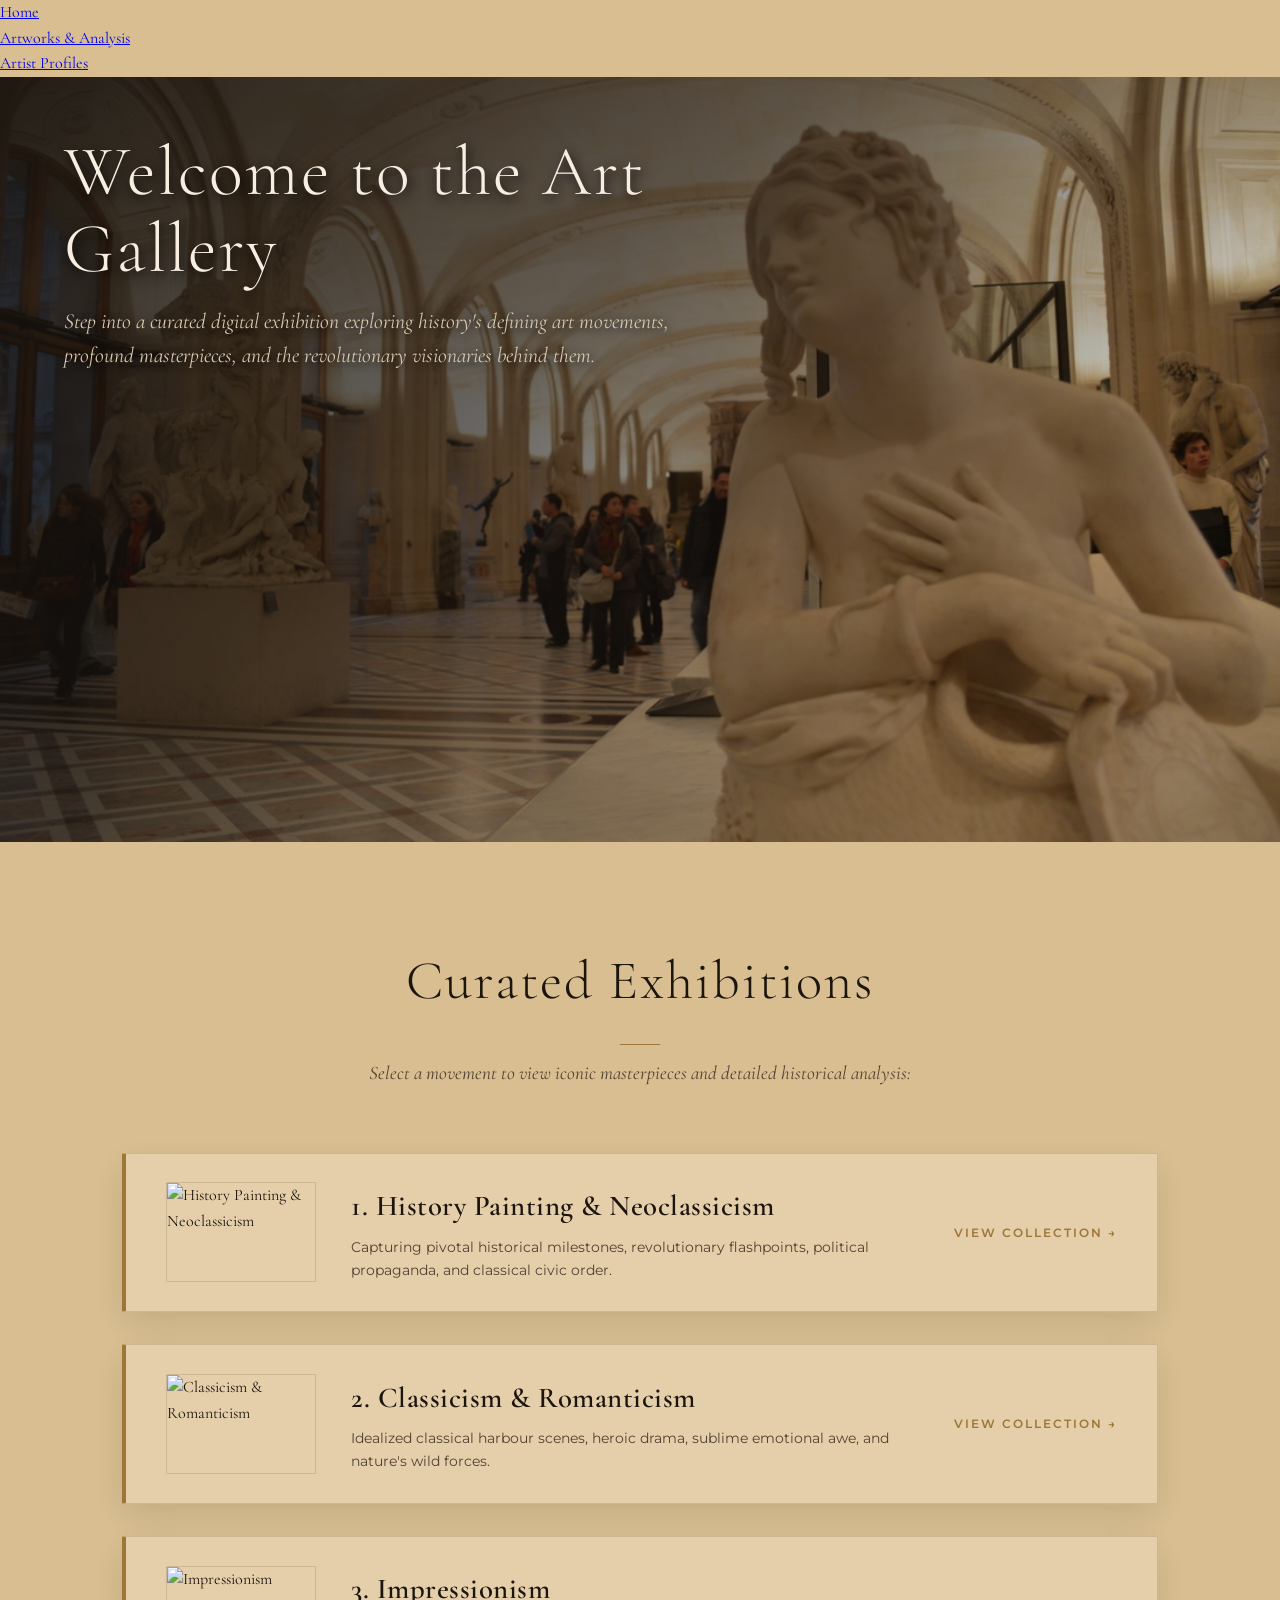
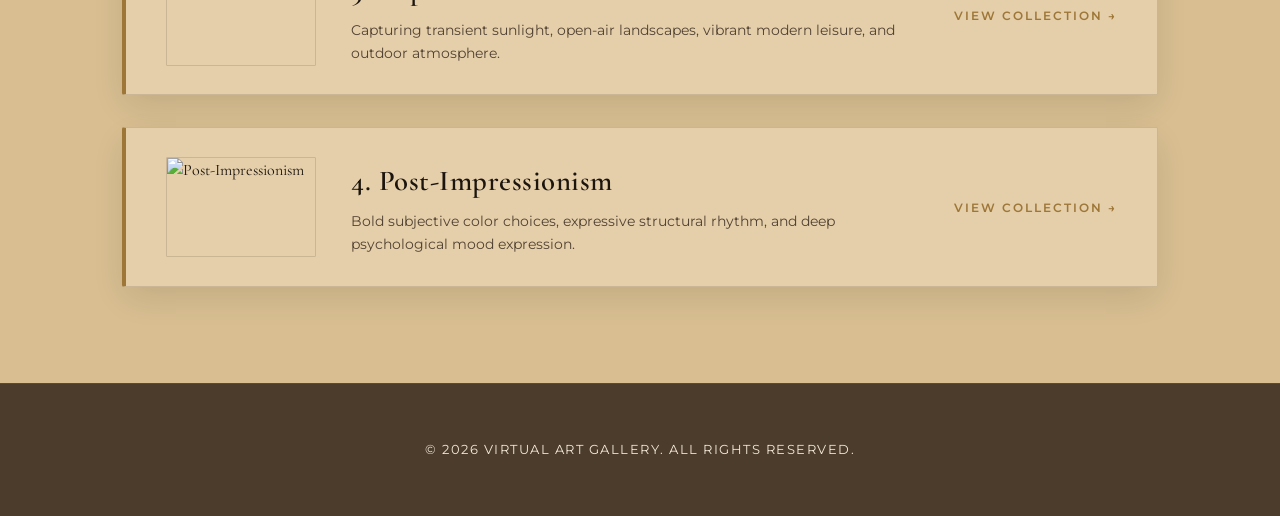
==== index.html @ f6708126 "Update index.html" ====
<!DOCTYPE html>
<html lang="en">
<head>
  <meta charset="UTF-8">
  <meta name="viewport" content="width=device-width, initial-scale=1.0">
  <title>Virtual Art Gallery</title>
  
  <!-- Google Fonts for Luxury Museum Styling -->
  <link rel="preconnect" href="https://fonts.googleapis.com">
  <link rel="preconnect" href="https://fonts.gstatic.com" crossorigin>
  <link href="https://fonts.googleapis.com/css2?family=Cormorant+Garamond:ital,wght@0,300;0,400;0,600;0,700;1,400&family=Montserrat:wght@300;400;500;600&display=swap" rel="stylesheet">
  
  <link rel="stylesheet" href="style.css">
</head>
<body>

  <!-- Navigation Bar -->
  <header>
    <nav class="navbar">
      <ul class="nav-links">
        <li><a href="index.html" class="active">Home</a></li>
        <li><a href="artworks.html">Artworks & Analysis</a></li>
        <li><a href="artists.html">Artist Profiles</a></li>
      </ul>
    </nav>
  </header>

  <main>
    <!-- Left & Top-Aligned Louvre Hero Section -->
    <section class="louvre-hero">
      <div class="hero-overlay">
        <div class="hero-content">
          <h1>Welcome to the Art Gallery</h1>
          <p class="hero-subtitle">Step into a curated digital exhibition exploring history's defining art movements, profound masterpieces, and the revolutionary visionaries behind them.</p>
        </div>
      </div>
    </section>

    <!-- Curated Exhibitions (4 Categories Matching Your Collection) -->
    <section id="categories" class="categories-section">
      <h2>Curated Exhibitions</h2>
      <p class="section-intro">Select a movement to view iconic masterpieces and detailed historical analysis:</p>

      <div class="category-list">
        <!-- Category 1 -->
        <a href="artworks.html#neoclassicism" class="category-item">
          <div class="category-thumb">
            <img src="images/napolean.jpg" alt="History Painting & Neoclassicism">
          </div>
          <div class="category-info">
            <h3>1. History Painting & Neoclassicism</h3>
            <p>Capturing pivotal historical milestones, revolutionary flashpoints, political propaganda, and classical civic order.</p>
          </div>
          <span class="view-link">View Collection &rarr;</span>
        </a>

        <!-- Category 2 -->
        <a href="artworks.html#romanticism" class="category-item">
          <div class="category-thumb">
            <img src="images/pandemonium.jpg" alt="Classicism & Romanticism">
          </div>
          <div class="category-info">
            <h3>2. Classicism & Romanticism</h3>
            <p>Idealized classical harbour scenes, heroic drama, sublime emotional awe, and nature's wild forces.</p>
          </div>
          <span class="view-link">View Collection &rarr;</span>
        </a>

        <!-- Category 3 -->
        <a href="artworks.html#impressionism" class="category-item">
          <div class="category-thumb">
            <img src="images/japanese-footbridge.jpeg" alt="Impressionism">
          </div>
          <div class="category-info">
            <h3>3. Impressionism</h3>
            <p>Capturing transient sunlight, open-air landscapes, vibrant modern leisure, and outdoor atmosphere.</p>
          </div>
          <span class="view-link">View Collection &rarr;</span>
        </a>

        <!-- Category 4 -->
        <a href="artworks.html#post-impressionism" class="category-item">
          <div class="category-thumb">
            <img src="images/hospital-saint-remy.jpg" alt="Post-Impressionism">
          </div>
          <div class="category-info">
            <h3>4. Post-Impressionism</h3>
            <p>Bold subjective color choices, expressive structural rhythm, and deep psychological mood expression.</p>
          </div>
          <span class="view-link">View Collection &rarr;</span>
        </a>
      </div>
    </section>
  </main>

  <footer>
    <p>&copy; 2026 Virtual Art Gallery. All rights reserved.</p>
  </footer>

  <script src="script.js"></script>
</body>
</html>
---- style.css ----
/* ==========================================
   1. GLOBAL VARIABLES & ARCHITECTURAL PALETTE
   ========================================== */
:root {
  /* Sandstone Hierarchy */
  --bg-primary: #d8be91;       /* Warm base sandstone */
  --bg-card: #e5cfaa;          /* Lighter parchment card for crisp contrast */
  --bg-footer: #3d2f22;        /* Dark espresso footer for grounding depth */
  
  /* Text & Contrast */
  --text-main: #1c150e;        /* Deep antique charcoal */
  --text-muted: #524233;       /* Muted dark taupe */
  --text-light: #f7eee1;       /* Cream tone for dark backgrounds */
  
  /* Metallic Accents & Borders */
  --accent-gold: #9e7738;      /* Rich antique gold */
  --border-subtle: rgba(82, 66, 51, 0.18);
  
  /* Typography */
  --font-serif: 'Cormorant Garamond', 'Times New Roman', serif;
  --font-sans: 'Montserrat', sans-serif;
  
  /* Micro-Interactions & Elevation */
  --shadow-ambient: 0 12px 32px -4px rgba(28, 21, 14, 0.12);
  --shadow-hover: 0 20px 45px -8px rgba(28, 21, 14, 0.22);
  --ease-museum: cubic-bezier(0.16, 1, 0.3, 1);
}

* {
  box-sizing: border-box;
  margin: 0;
  padding: 0;
}

body {
  background-color: var(--bg-primary);
  color: var(--text-main);
  font-family: var(--font-serif);
  line-height: 1.6;
  -webkit-font-smoothing: antialiased;
}

/* ==========================================
   2. HERO BANNER (TOP & LEFT ALIGNED)
   ========================================== */
.louvre-hero {
  position: relative;
  width: 100%;
  height: 85vh;
  min-height: 550px;
  background: url('images/louvre.jpg') center/cover no-repeat;
  display: flex;
  align-items: flex-start;
  justify-content: flex-start;
}

.hero-overlay {
  width: 100%;
  height: 100%;
  background: linear-gradient(
    135deg,
    rgba(22, 17, 13, 0.92) 0%,
    rgba(22, 17, 13, 0.65) 40%,
    rgba(22, 17, 13, 0.1) 85%
  );
  display: flex;
  align-items: flex-start;
  justify-content: flex-start;
  padding-left: 5%;
  padding-top: 3.5rem;
}

.hero-content {
  color: #ebdcc4;
  max-width: 650px;
}

.hero-content h1 {
  font-family: var(--font-serif);
  font-size: 4.4rem;
  font-weight: 300;
  line-height: 1.1;
  letter-spacing: 2px;
  margin-bottom: 1rem;
  color: #f7eee1;
  text-shadow: 2px 4px 12px rgba(0, 0, 0, 0.9);
}

.hero-subtitle {
  font-family: var(--font-serif);
  font-size: 1.35rem;
  font-style: italic;
  line-height: 1.6;
  color: #d9c8b0;
  text-shadow: 1px 2px 8px rgba(0, 0, 0, 0.8);
}

/* ==========================================
   3. CURATED EXHIBITIONS SECTION
   ========================================== */
.categories-section {
  max-width: 1100px;
  margin: 6rem auto;
  padding: 0 2rem;
}

.categories-section h2 {
  font-family: var(--font-serif);
  font-size: 3.4rem;
  font-weight: 300;
  letter-spacing: 2px;
  text-align: center;
  margin-bottom: 0.5rem;
  color: var(--text-main);
}

.categories-section h2::after {
  content: '';
  display: block;
  width: 40px;
  height: 1px;
  background: var(--accent-gold);
  margin: 1.2rem auto 0.8rem auto;
}

.section-intro {
  text-align: center;
  font-family: var(--font-serif);
  font-style: italic;
  font-size: 1.2rem;
  color: var(--text-muted);
  margin-bottom: 4rem;
}

.category-list {
  display: flex;
  flex-direction: column;
  gap: 2rem;
}

.category-item {
  display: flex;
  align-items: center;
  background: var(--bg-card);
  border: 1px solid var(--border-subtle);
  border-left: 4px solid var(--accent-gold);
  border-radius: 2px;
  padding: 1.8rem 2.5rem;
  text-decoration: none;
  color: inherit;
  box-shadow: var(--shadow-ambient);
  transition: transform 0.4s var(--ease-museum), 
              box-shadow 0.4s var(--ease-museum), 
              background-color 0.4s ease;
}

.category-item:hover {
  transform: translateY(-3px);
  box-shadow: var(--shadow-hover);
  background-color: #ecdabf;
}

.category-thumb {
  width: 150px;
  height: 100px;
  flex-shrink: 0;
  overflow: hidden;
  margin-right: 2.2rem;
  border: 1px solid var(--border-subtle);
  border-radius: 1px;
}

.category-thumb img {
  width: 100%;
  height: 100%;
  object-fit: cover;
  transition: transform 0.6s var(--ease-museum);
}

.category-item:hover .category-thumb img {
  transform: scale(1.06);
}

.category-info {
  flex-grow: 1;
}

.category-info h3 {
  font-family: var(--font-serif);
  font-size: 1.8rem;
  font-weight: 600;
  margin-bottom: 0.4rem;
  color: var(--text-main);
  letter-spacing: 0.5px;
}

.category-info p {
  font-family: var(--font-sans);
  font-size: 0.9rem;
  color: var(--text-muted);
  line-height: 1.6;
  margin: 0;
  font-weight: 400;
}

.view-link {
  font-family: var(--font-sans);
  font-size: 0.75rem;
  font-weight: 600;
  letter-spacing: 2px;
  text-transform: uppercase;
  color: var(--accent-gold);
  margin-left: 2rem;
  white-space: nowrap;
  transition: transform 0.3s var(--ease-museum), color 0.3s ease;
}

.category-item:hover .view-link {
  transform: translateX(6px);
  color: var(--text-main);
}

/* ==========================================
   4. GROUNDED FOOTER
   ========================================== */
footer {
  text-align: center;
  padding: 3.5rem 2rem;
  background-color: var(--bg-footer);
  border-top: 1px solid rgba(255, 255, 255, 0.08);
  font-family: var(--font-sans);
  color: var(--text-light);
  font-size: 0.8rem;
  letter-spacing: 1.5px;
  text-transform: uppercase;
  opacity: 0.9;
}

/* ==========================================
   5. RESPONSIVE DESIGN
   ========================================== */
@media (max-width: 768px) {
  .louvre-hero {
    height: 70vh;
  }

  .hero-overlay {
    padding-left: 6%;
    padding-top: 2rem;
  }

  .hero-content h1 {
    font-size: 2.8rem;
  }

  .category-item {
    flex-direction: column;
    align-items: flex-start;
    padding: 1.5rem;
  }

  .category-thumb {
    width: 100%;
    height: 180px;
    margin-right: 0;
    margin-bottom: 1.2rem;
  }

  .view-link {
    margin-left: 0;
    margin-top: 1rem;
    align-self: flex-end;
  }
}
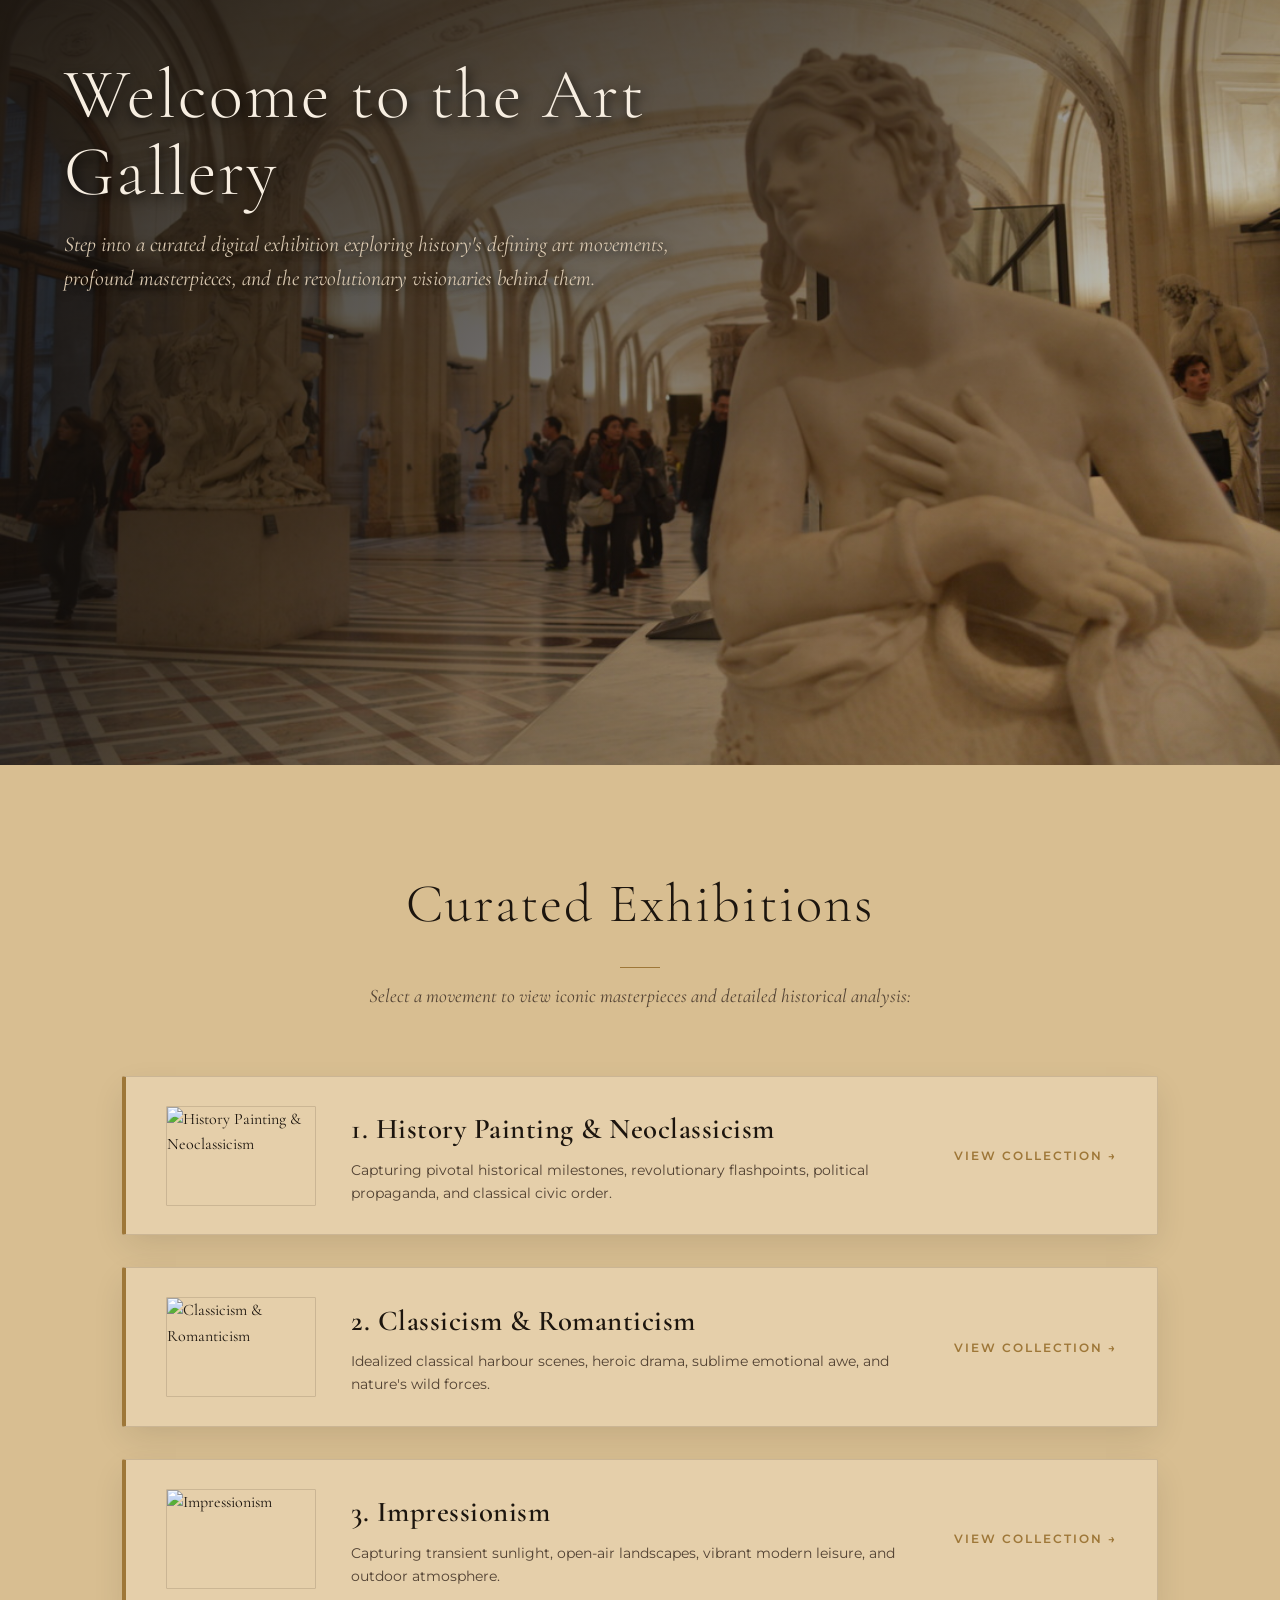
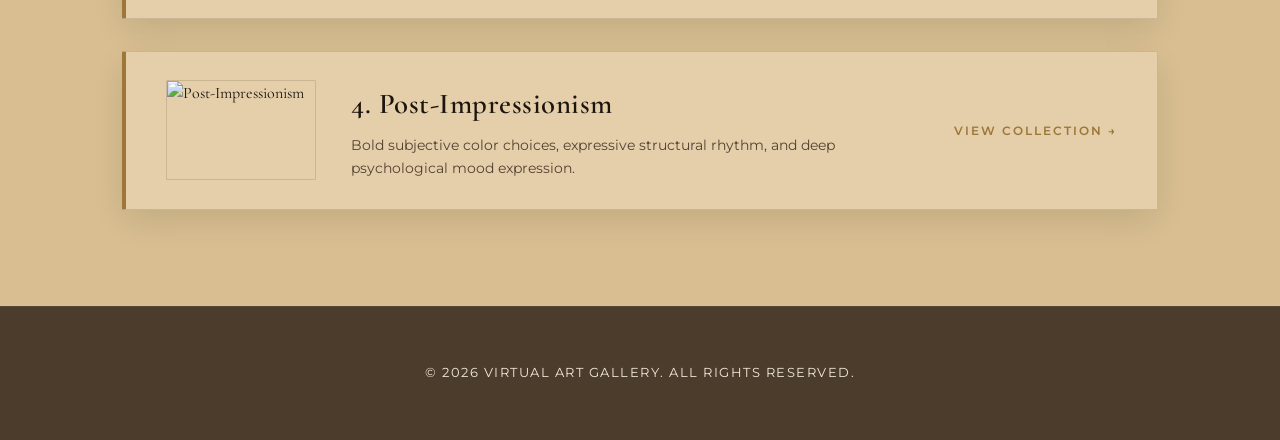
==== commit c375b063: "Update index.html" ====
--- a/index.html
+++ b/index.html
@@ -14,19 +14,11 @@
 </head>
 <body>
 
-  <!-- Navigation Bar -->
-  <header>
-    <nav class="navbar">
-      <ul class="nav-links">
-        <li><a href="index.html" class="active">Home</a></li>
-        <li><a href="artworks.html">Artworks & Analysis</a></li>
-        <li><a href="artists.html">Artist Profiles</a></li>
-      </ul>
-    </nav>
-  </header>
+  <!-- Minimalist Sandstone Top Bar -->
+  <header class="top-bar"></header>
 
   <main>
-    <!-- Left & Top-Aligned Louvre Hero Section -->
+    <!-- Top & Left-Aligned Louvre Hero Section -->
     <section class="louvre-hero">
       <div class="hero-overlay">
         <div class="hero-content">
@@ -36,7 +28,7 @@
       </div>
     </section>
 
-    <!-- Curated Exhibitions (4 Categories Matching Your Collection) -->
+    <!-- Curated Exhibitions -->
     <section id="categories" class="categories-section">
       <h2>Curated Exhibitions</h2>
       <p class="section-intro">Select a movement to view iconic masterpieces and detailed historical analysis:</p>
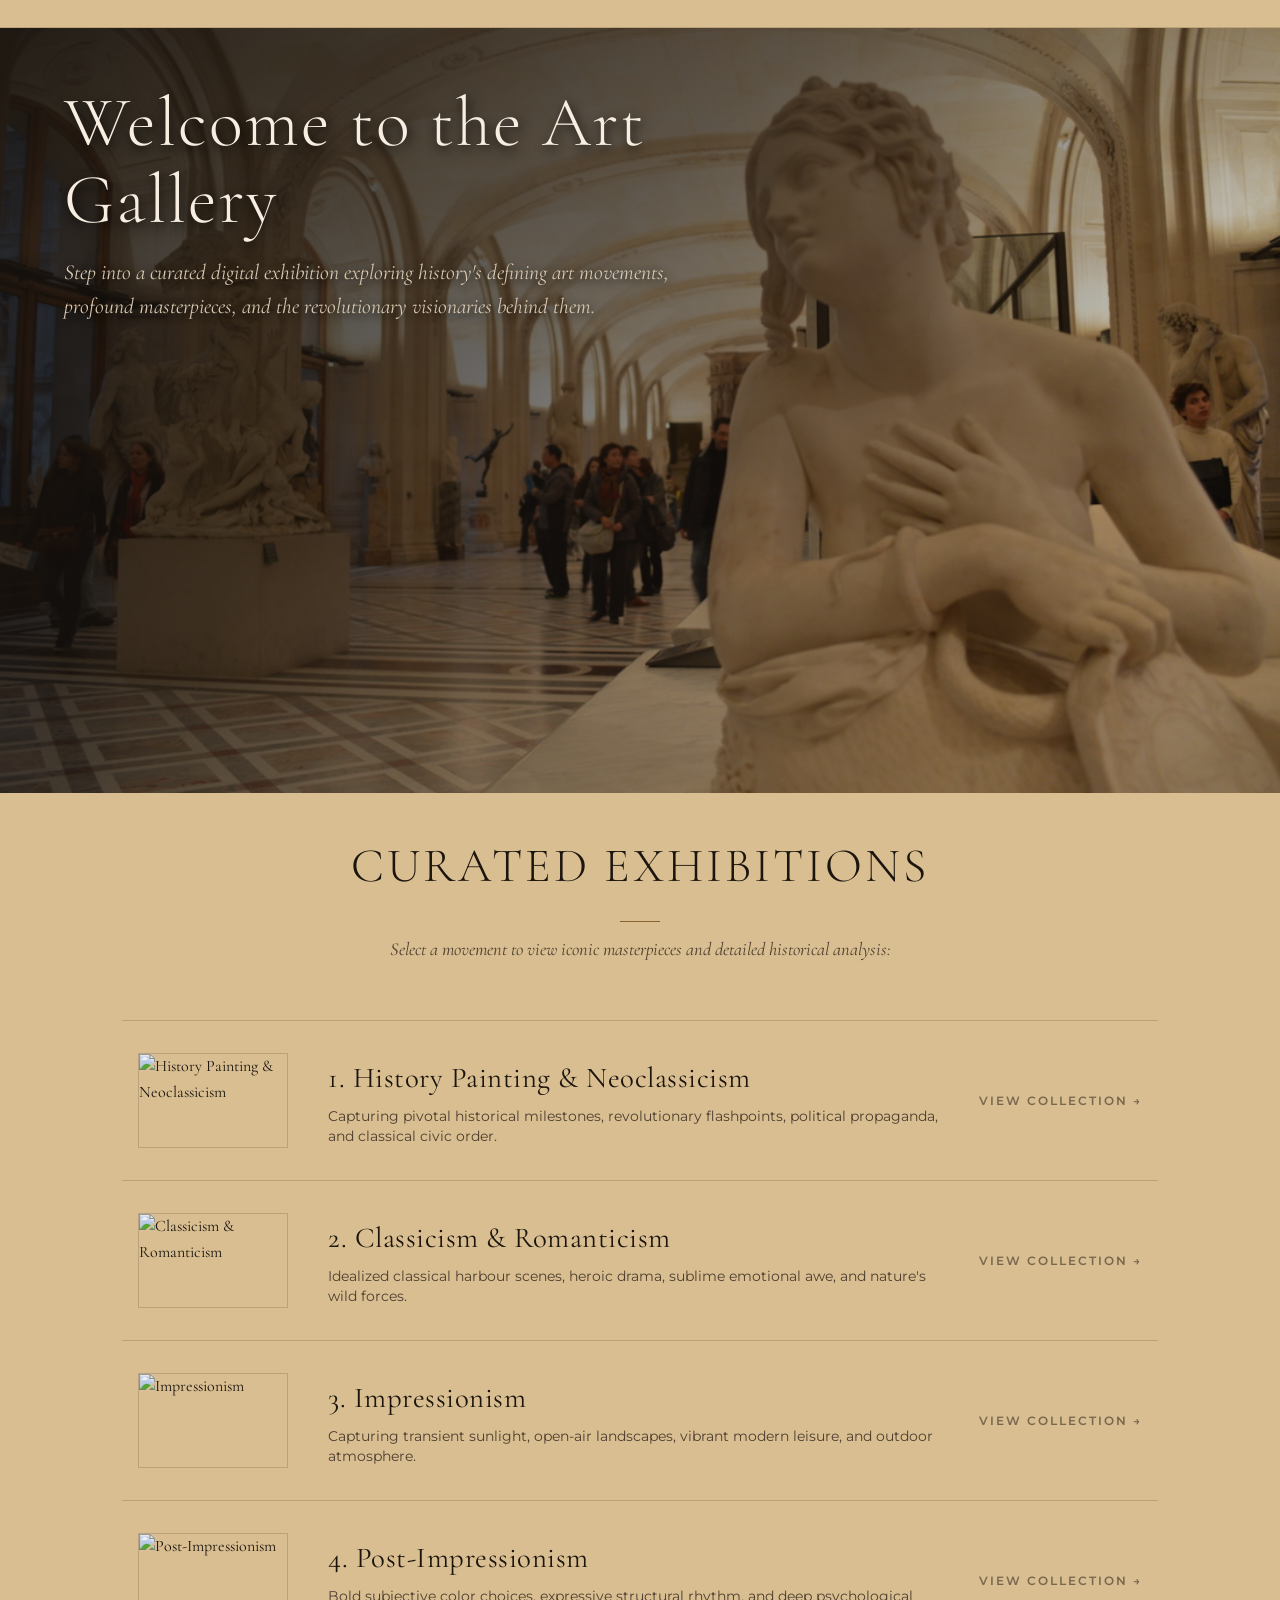
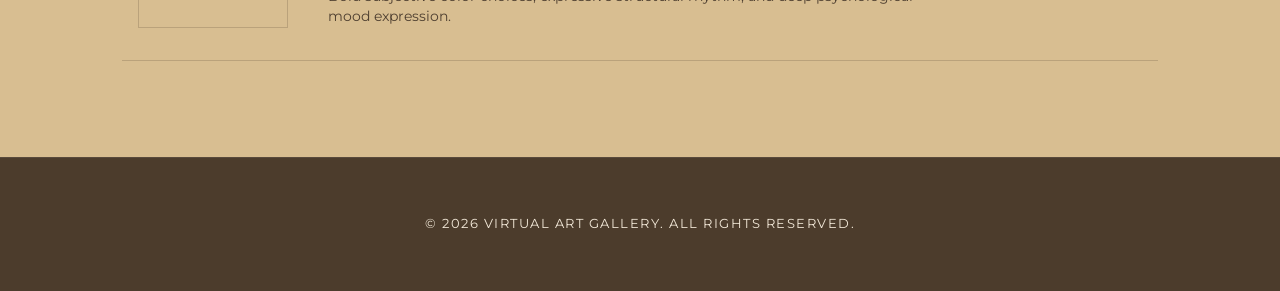
==== commit 642c0c16: "Update index.html" ====
--- a/index.html
+++ b/index.html
@@ -4,21 +4,16 @@
   <meta charset="UTF-8">
   <meta name="viewport" content="width=device-width, initial-scale=1.0">
   <title>Virtual Art Gallery</title>
-  
-  <!-- Google Fonts for Luxury Museum Styling -->
   <link rel="preconnect" href="https://fonts.googleapis.com">
   <link rel="preconnect" href="https://fonts.gstatic.com" crossorigin>
   <link href="https://fonts.googleapis.com/css2?family=Cormorant+Garamond:ital,wght@0,300;0,400;0,600;0,700;1,400&family=Montserrat:wght@300;400;500;600&display=swap" rel="stylesheet">
-  
   <link rel="stylesheet" href="style.css">
 </head>
 <body>
 
-  <!-- Minimalist Sandstone Top Bar -->
   <header class="top-bar"></header>
 
   <main>
-    <!-- Top & Left-Aligned Louvre Hero Section -->
     <section class="louvre-hero">
       <div class="hero-overlay">
         <div class="hero-content">
@@ -28,7 +23,6 @@
       </div>
     </section>
 
-    <!-- Curated Exhibitions -->
     <section id="categories" class="categories-section">
       <h2>Curated Exhibitions</h2>
       <p class="section-intro">Select a movement to view iconic masterpieces and detailed historical analysis:</p>
@@ -49,7 +43,7 @@
         <!-- Category 2 -->
         <a href="artworks.html#romanticism" class="category-item">
           <div class="category-thumb">
-            <img src="images/pandemonium.jpg" alt="Classicism & Romanticism">
+            <img src="images/pandemonium.JPG" alt="Classicism & Romanticism">
           </div>
           <div class="category-info">
             <h3>2. Classicism & Romanticism</h3>
@@ -61,7 +55,7 @@
         <!-- Category 3 -->
         <a href="artworks.html#impressionism" class="category-item">
           <div class="category-thumb">
-            <img src="images/japanese-footbridge.jpeg" alt="Impressionism">
+            <img src="images/japanese footbridge.jpeg" alt="Impressionism">
           </div>
           <div class="category-info">
             <h3>3. Impressionism</h3>
@@ -73,7 +67,7 @@
         <!-- Category 4 -->
         <a href="artworks.html#post-impressionism" class="category-item">
           <div class="category-thumb">
-            <img src="images/hospital-saint-remy.jpg" alt="Post-Impressionism">
+            <img src="images/hopital saint paul .jpeg" alt="Post-Impressionism">
           </div>
           <div class="category-info">
             <h3>4. Post-Impressionism</h3>
--- a/style.css
+++ b/style.css
@@ -3,24 +3,24 @@
    ========================================== */
 :root {
   /* Sandstone Hierarchy */
-  --bg-primary: #d8be91;       /* Warm base sandstone */
-  --bg-card: #e5cfaa;          /* Lighter parchment card for crisp contrast */
-  --bg-footer: #3d2f22;        /* Dark espresso footer for grounding depth */
+  --bg-primary: #d8be91;       /* Natural warm sandstone base */
+  --bg-card: #e5cfaa;          /* Lighter parchment card tone */
+  --bg-footer: #3d2f22;        /* Dark espresso footer */
   
   /* Text & Contrast */
   --text-main: #1c150e;        /* Deep antique charcoal */
-  --text-muted: #524233;       /* Muted dark taupe */
+  --text-muted: #4e3f30;       /* Muted dark taupe */
   --text-light: #f7eee1;       /* Cream tone for dark backgrounds */
   
-  /* Metallic Accents & Borders */
-  --accent-gold: #9e7738;      /* Rich antique gold */
-  --border-subtle: rgba(82, 66, 51, 0.18);
+  /* Metallic Accents & Hairline Borders */
+  --accent-gold: #8c6328;      /* Deep antique gold accent */
+  --border-subtle: rgba(78, 63, 48, 0.22); /* Fine stone divider line */
   
   /* Typography */
   --font-serif: 'Cormorant Garamond', 'Times New Roman', serif;
   --font-sans: 'Montserrat', sans-serif;
   
-  /* Micro-Interactions & Elevation */
+  /* Elevation & Motion Parameters */
   --shadow-ambient: 0 12px 32px -4px rgba(28, 21, 14, 0.12);
   --shadow-hover: 0 20px 45px -8px rgba(28, 21, 14, 0.22);
   --ease-museum: cubic-bezier(0.16, 1, 0.3, 1);
@@ -41,8 +41,15 @@
 }
 
 /* ==========================================
-   2. HERO BANNER (TOP & LEFT ALIGNED)
-   ========================================== */
+   2. TOP BAR & HERO BANNER
+   ========================================== */
+.top-bar {
+  width: 100%;
+  height: 28px;
+  background-color: var(--bg-primary);
+  border-bottom: 1px solid var(--border-subtle);
+}
+
 .louvre-hero {
   position: relative;
   width: 100%;
@@ -96,21 +103,22 @@
 }
 
 /* ==========================================
-   3. CURATED EXHIBITIONS SECTION
+   3. CURATED EXHIBITIONS (EDITORIAL LIST)
    ========================================== */
 .categories-section {
   max-width: 1100px;
-  margin: 6rem auto;
+  margin: 2.2rem auto 6rem auto;
   padding: 0 2rem;
 }
 
 .categories-section h2 {
   font-family: var(--font-serif);
-  font-size: 3.4rem;
+  font-size: 3rem;
   font-weight: 300;
-  letter-spacing: 2px;
+  letter-spacing: 3px;
+  text-transform: uppercase;
   text-align: center;
-  margin-bottom: 0.5rem;
+  margin-bottom: 0.4rem;
   color: var(--text-main);
 }
 
@@ -120,108 +128,272 @@
   width: 40px;
   height: 1px;
   background: var(--accent-gold);
-  margin: 1.2rem auto 0.8rem auto;
+  margin: 1rem auto 0.8rem auto;
 }
 
 .section-intro {
   text-align: center;
   font-family: var(--font-serif);
   font-style: italic;
-  font-size: 1.2rem;
-  color: var(--text-muted);
-  margin-bottom: 4rem;
+  font-size: 1.15rem;
+  color: var(--text-muted);
+  margin-bottom: 3.5rem;
 }
 
 .category-list {
   display: flex;
   flex-direction: column;
-  gap: 2rem;
+  border-top: 1px solid var(--border-subtle);
 }
 
 .category-item {
   display: flex;
   align-items: center;
+  padding: 2rem 1rem;
+  text-decoration: none;
+  color: inherit;
+  border-bottom: 1px solid var(--border-subtle);
+  background: transparent;
+  transition: background-color 0.35s ease, padding-left 0.35s var(--ease-museum);
+}
+
+.category-item:hover {
+  background-color: rgba(255, 255, 255, 0.15);
+  padding-left: 1.8rem;
+}
+
+.category-thumb {
+  width: 150px;
+  height: 95px;
+  flex-shrink: 0;
+  overflow: hidden;
+  margin-right: 2.5rem;
+  border: 1px solid var(--border-subtle);
+}
+
+.category-thumb img {
+  width: 100%;
+  height: 100%;
+  object-fit: cover;
+  transition: transform 0.6s var(--ease-museum), filter 0.4s ease;
+  filter: brightness(0.95);
+}
+
+.category-item:hover .category-thumb img {
+  transform: scale(1.08);
+  filter: brightness(1.02);
+}
+
+.category-info {
+  flex-grow: 1;
+}
+
+.category-info h3 {
+  font-family: var(--font-serif);
+  font-size: 1.8rem;
+  font-weight: 400;
+  color: var(--text-main);
+  letter-spacing: 0.5px;
+  margin-bottom: 0.3rem;
+  transition: color 0.3s ease;
+}
+
+.category-item:hover .category-info h3 {
+  color: var(--accent-gold);
+}
+
+.category-info p {
+  font-family: var(--font-sans);
+  font-size: 0.85rem;
+  color: var(--text-muted);
+  line-height: 1.5;
+  font-weight: 400;
+  max-width: 650px;
+}
+
+.view-link {
+  font-family: var(--font-sans);
+  font-size: 0.75rem;
+  font-weight: 600;
+  letter-spacing: 2px;
+  text-transform: uppercase;
+  color: var(--text-main);
+  margin-left: 2rem;
+  white-space: nowrap;
+  opacity: 0.5;
+  transition: transform 0.35s var(--ease-museum), opacity 0.3s ease, color 0.3s ease;
+}
+
+.category-item:hover .view-link {
+  transform: translateX(8px);
+  opacity: 1;
+  color: var(--accent-gold);
+}
+
+/* ==========================================
+   4. ARTWORKS & ANALYSIS PAGE (artworks.html)
+   ========================================== */
+.gallery-container {
+  max-width: 1200px;
+  margin: 4rem auto;
+  padding: 0 2rem;
+}
+
+.page-header {
+  text-align: center;
+  margin-bottom: 5rem;
+}
+
+.page-header h1 {
+  font-family: var(--font-serif);
+  font-size: 3.6rem;
+  font-weight: 300;
+  letter-spacing: 2px;
+  color: var(--text-main);
+  margin-bottom: 0.8rem;
+}
+
+.page-subtitle {
+  font-family: var(--font-serif);
+  font-size: 1.25rem;
+  font-style: italic;
+  color: var(--text-muted);
+}
+
+.gold-divider {
+  width: 50px;
+  height: 1px;
+  background: var(--accent-gold);
+  margin: 1.5rem auto 0 auto;
+}
+
+.movement-section {
+  margin-bottom: 6rem;
+  scroll-margin-top: 2rem;
+}
+
+.movement-title {
+  font-family: var(--font-serif);
+  font-size: 2.4rem;
+  font-weight: 400;
+  color: var(--text-main);
+  margin-bottom: 0.4rem;
+  border-bottom: 1px solid var(--border-subtle);
+  padding-bottom: 0.5rem;
+}
+
+.movement-desc {
+  font-family: var(--font-serif);
+  font-style: italic;
+  color: var(--text-muted);
+  font-size: 1.1rem;
+  margin-bottom: 2.5rem;
+}
+
+.artwork-grid {
+  display: flex;
+  flex-direction: column;
+  gap: 3rem;
+}
+
+.artwork-card {
+  display: flex;
   background: var(--bg-card);
   border: 1px solid var(--border-subtle);
   border-left: 4px solid var(--accent-gold);
   border-radius: 2px;
-  padding: 1.8rem 2.5rem;
-  text-decoration: none;
-  color: inherit;
+  overflow: hidden;
   box-shadow: var(--shadow-ambient);
-  transition: transform 0.4s var(--ease-museum), 
-              box-shadow 0.4s var(--ease-museum), 
-              background-color 0.4s ease;
-}
-
-.category-item:hover {
+  transition: transform 0.4s var(--ease-museum), box-shadow 0.4s var(--ease-museum);
+}
+
+.artwork-card:hover {
   transform: translateY(-3px);
   box-shadow: var(--shadow-hover);
-  background-color: #ecdabf;
-}
-
-.category-thumb {
-  width: 150px;
-  height: 100px;
+}
+
+.artwork-image-container {
+  width: 42%;
   flex-shrink: 0;
+  background: #1c150e;
   overflow: hidden;
-  margin-right: 2.2rem;
-  border: 1px solid var(--border-subtle);
-  border-radius: 1px;
-}
-
-.category-thumb img {
+  position: relative;
+  min-height: 320px;
+}
+
+.artwork-image-container img {
   width: 100%;
   height: 100%;
   object-fit: cover;
   transition: transform 0.6s var(--ease-museum);
 }
 
-.category-item:hover .category-thumb img {
-  transform: scale(1.06);
-}
-
-.category-info {
+.artwork-card:hover .artwork-image-container img {
+  transform: scale(1.05);
+}
+
+.artwork-details {
+  padding: 2.2rem 2.8rem;
   flex-grow: 1;
-}
-
-.category-info h3 {
-  font-family: var(--font-serif);
-  font-size: 1.8rem;
-  font-weight: 600;
-  margin-bottom: 0.4rem;
-  color: var(--text-main);
-  letter-spacing: 0.5px;
-}
-
-.category-info p {
-  font-family: var(--font-sans);
-  font-size: 0.9rem;
-  color: var(--text-muted);
-  line-height: 1.6;
-  margin: 0;
-  font-weight: 400;
-}
-
-.view-link {
+  display: flex;
+  flex-direction: column;
+  justify-content: center;
+}
+
+.artwork-meta {
   font-family: var(--font-sans);
   font-size: 0.75rem;
   font-weight: 600;
-  letter-spacing: 2px;
+  letter-spacing: 1.5px;
   text-transform: uppercase;
   color: var(--accent-gold);
-  margin-left: 2rem;
-  white-space: nowrap;
-  transition: transform 0.3s var(--ease-museum), color 0.3s ease;
-}
-
-.category-item:hover .view-link {
-  transform: translateX(6px);
-  color: var(--text-main);
-}
-
-/* ==========================================
-   4. GROUNDED FOOTER
+  margin-bottom: 0.5rem;
+}
+
+.artwork-title {
+  font-family: var(--font-serif);
+  font-size: 2.2rem;
+  font-weight: 600;
+  color: var(--text-main);
+  line-height: 1.2;
+  margin-bottom: 0.2rem;
+}
+
+.artwork-artist {
+  font-family: var(--font-serif);
+  font-size: 1.2rem;
+  font-style: italic;
+  color: var(--text-muted);
+  margin-bottom: 1.8rem;
+}
+
+.analysis-block {
+  margin-bottom: 1.2rem;
+}
+
+.analysis-block:last-child {
+  margin-bottom: 0;
+}
+
+.analysis-block h5 {
+  font-family: var(--font-sans);
+  font-size: 0.75rem;
+  font-weight: 600;
+  letter-spacing: 1.5px;
+  text-transform: uppercase;
+  color: var(--text-main);
+  margin-bottom: 0.3rem;
+}
+
+.analysis-block p {
+  font-family: var(--font-sans);
+  font-size: 0.88rem;
+  color: var(--text-muted);
+  line-height: 1.6;
+}
+
+/* ==========================================
+   5. GROUNDED FOOTER
    ========================================== */
 footer {
   text-align: center;
@@ -237,8 +409,23 @@
 }
 
 /* ==========================================
-   5. RESPONSIVE DESIGN
-   ========================================== */
+   6. RESPONSIVE DESIGN
+   ========================================== */
+@media (max-width: 900px) {
+  .artwork-card {
+    flex-direction: column;
+  }
+
+  .artwork-image-container {
+    width: 100%;
+    height: 260px;
+  }
+
+  .artwork-details {
+    padding: 1.8rem;
+  }
+}
+
 @media (max-width: 768px) {
   .louvre-hero {
     height: 70vh;
@@ -256,7 +443,7 @@
   .category-item {
     flex-direction: column;
     align-items: flex-start;
-    padding: 1.5rem;
+    padding: 1.5rem 0.5rem;
   }
 
   .category-thumb {
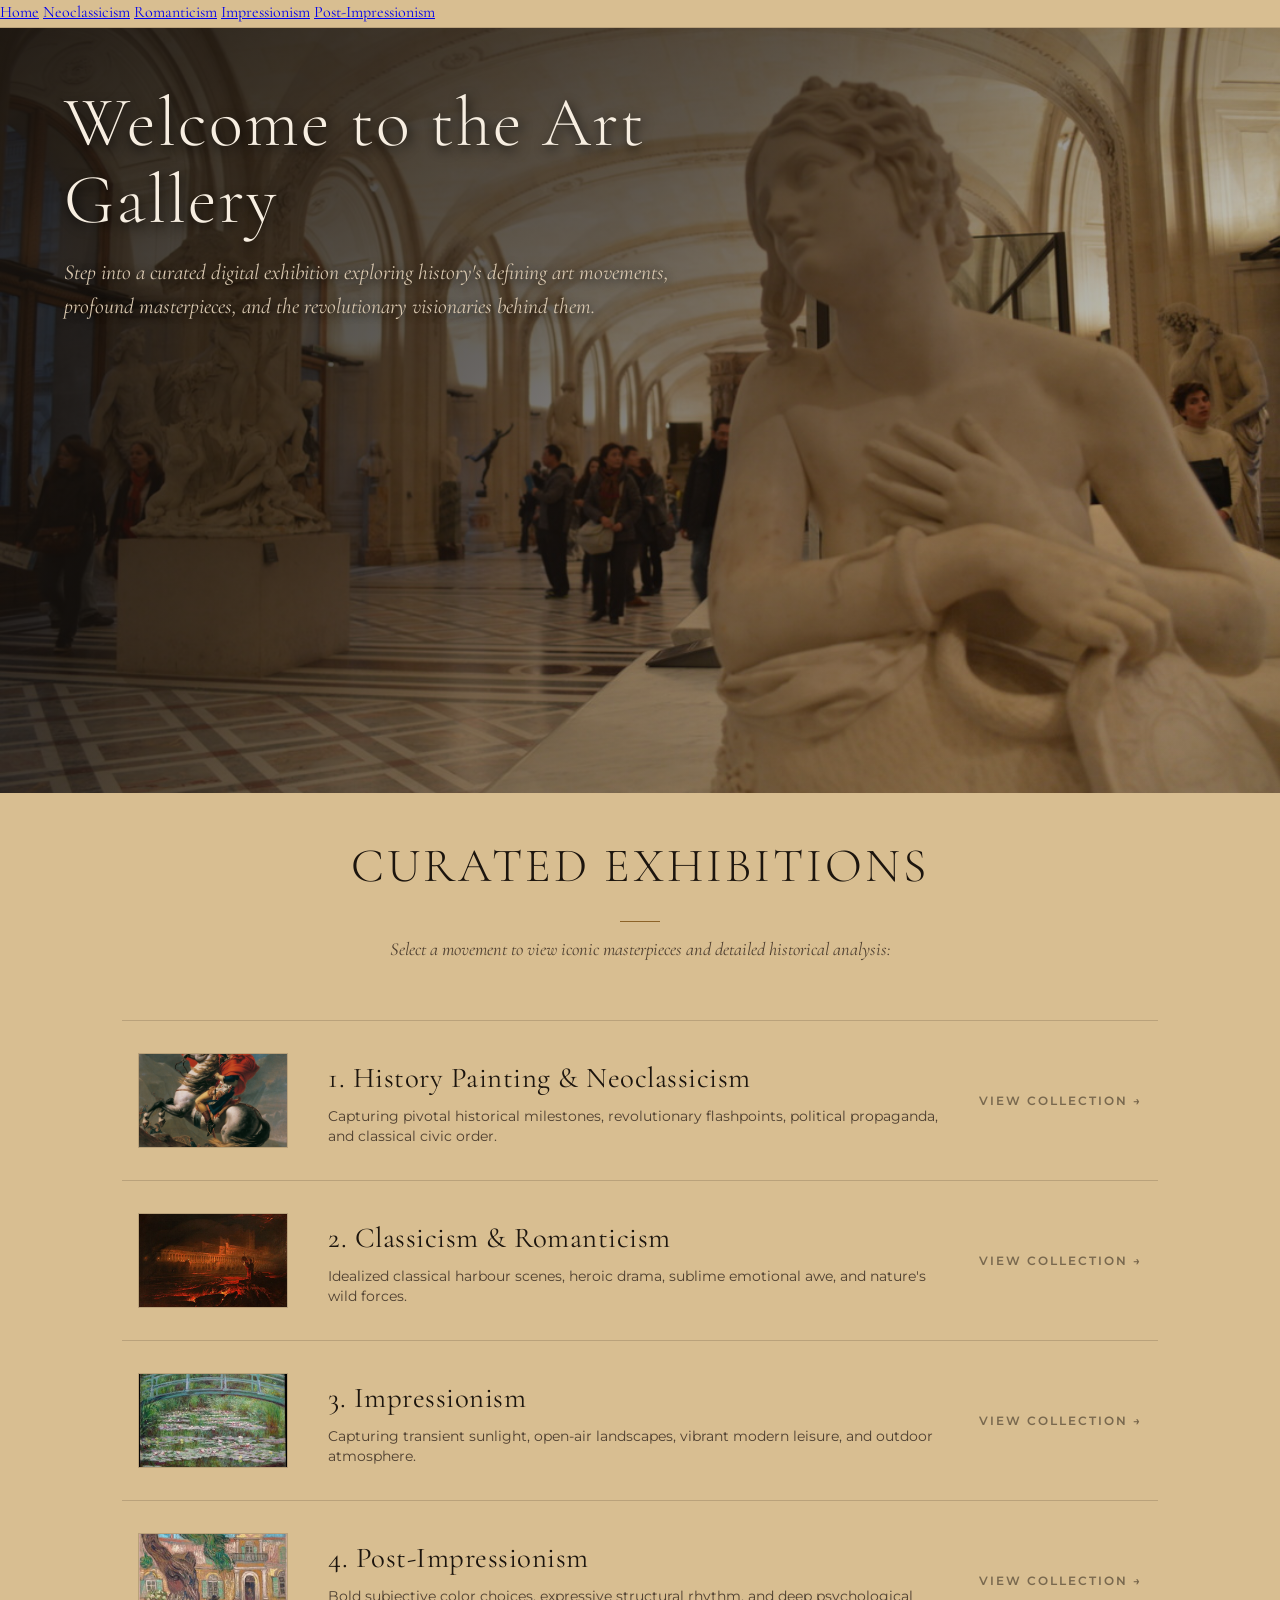
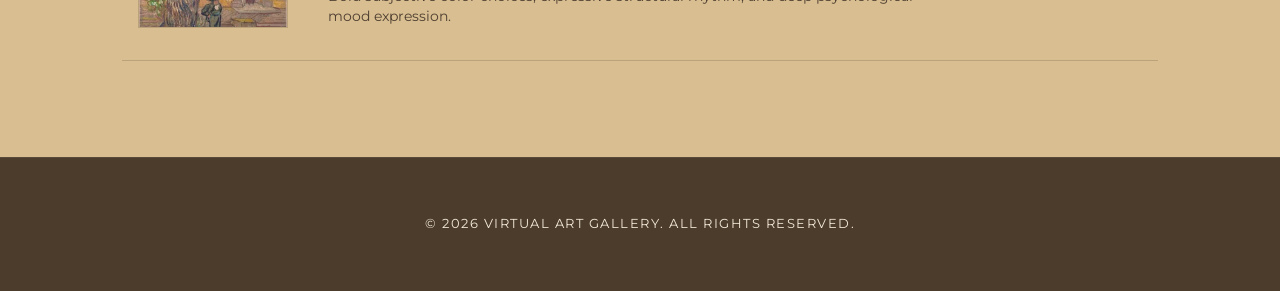
==== commit 0d5b0656: "Update index.html" ====
--- a/index.html
+++ b/index.html
@@ -11,7 +11,15 @@
 </head>
 <body>
 
-  <header class="top-bar"></header>
+  <header class="top-bar">
+    <nav class="navbar">
+      <a href="index.html" class="active">Home</a>
+      <a href="neoclassicism.html">Neoclassicism</a>
+      <a href="romanticism.html">Romanticism</a>
+      <a href="impressionism.html">Impressionism</a>
+      <a href="post-impressionism.html">Post-Impressionism</a>
+    </nav>
+  </header>
 
   <main>
     <section class="louvre-hero">
@@ -29,7 +37,7 @@
 
       <div class="category-list">
         <!-- Category 1 -->
-        <a href="artworks.html#neoclassicism" class="category-item">
+        <a href="neoclassicism.html" class="category-item">
           <div class="category-thumb">
             <img src="images/napolean.jpg" alt="History Painting & Neoclassicism">
           </div>
@@ -41,7 +49,7 @@
         </a>
 
         <!-- Category 2 -->
-        <a href="artworks.html#romanticism" class="category-item">
+        <a href="romanticism.html" class="category-item">
           <div class="category-thumb">
             <img src="images/pandemonium.JPG" alt="Classicism & Romanticism">
           </div>
@@ -53,7 +61,7 @@
         </a>
 
         <!-- Category 3 -->
-        <a href="artworks.html#impressionism" class="category-item">
+        <a href="impressionism.html" class="category-item">
           <div class="category-thumb">
             <img src="images/japanese footbridge.jpeg" alt="Impressionism">
           </div>
@@ -65,9 +73,9 @@
         </a>
 
         <!-- Category 4 -->
-        <a href="artworks.html#post-impressionism" class="category-item">
+        <a href="post-impressionism.html" class="category-item">
           <div class="category-thumb">
-            <img src="images/hopital saint paul .jpeg" alt="Post-Impressionism">
+            <img src="images/hopitalsaintpaul.jpeg" alt="Post-Impressionism">
           </div>
           <div class="category-info">
             <h3>4. Post-Impressionism</h3>
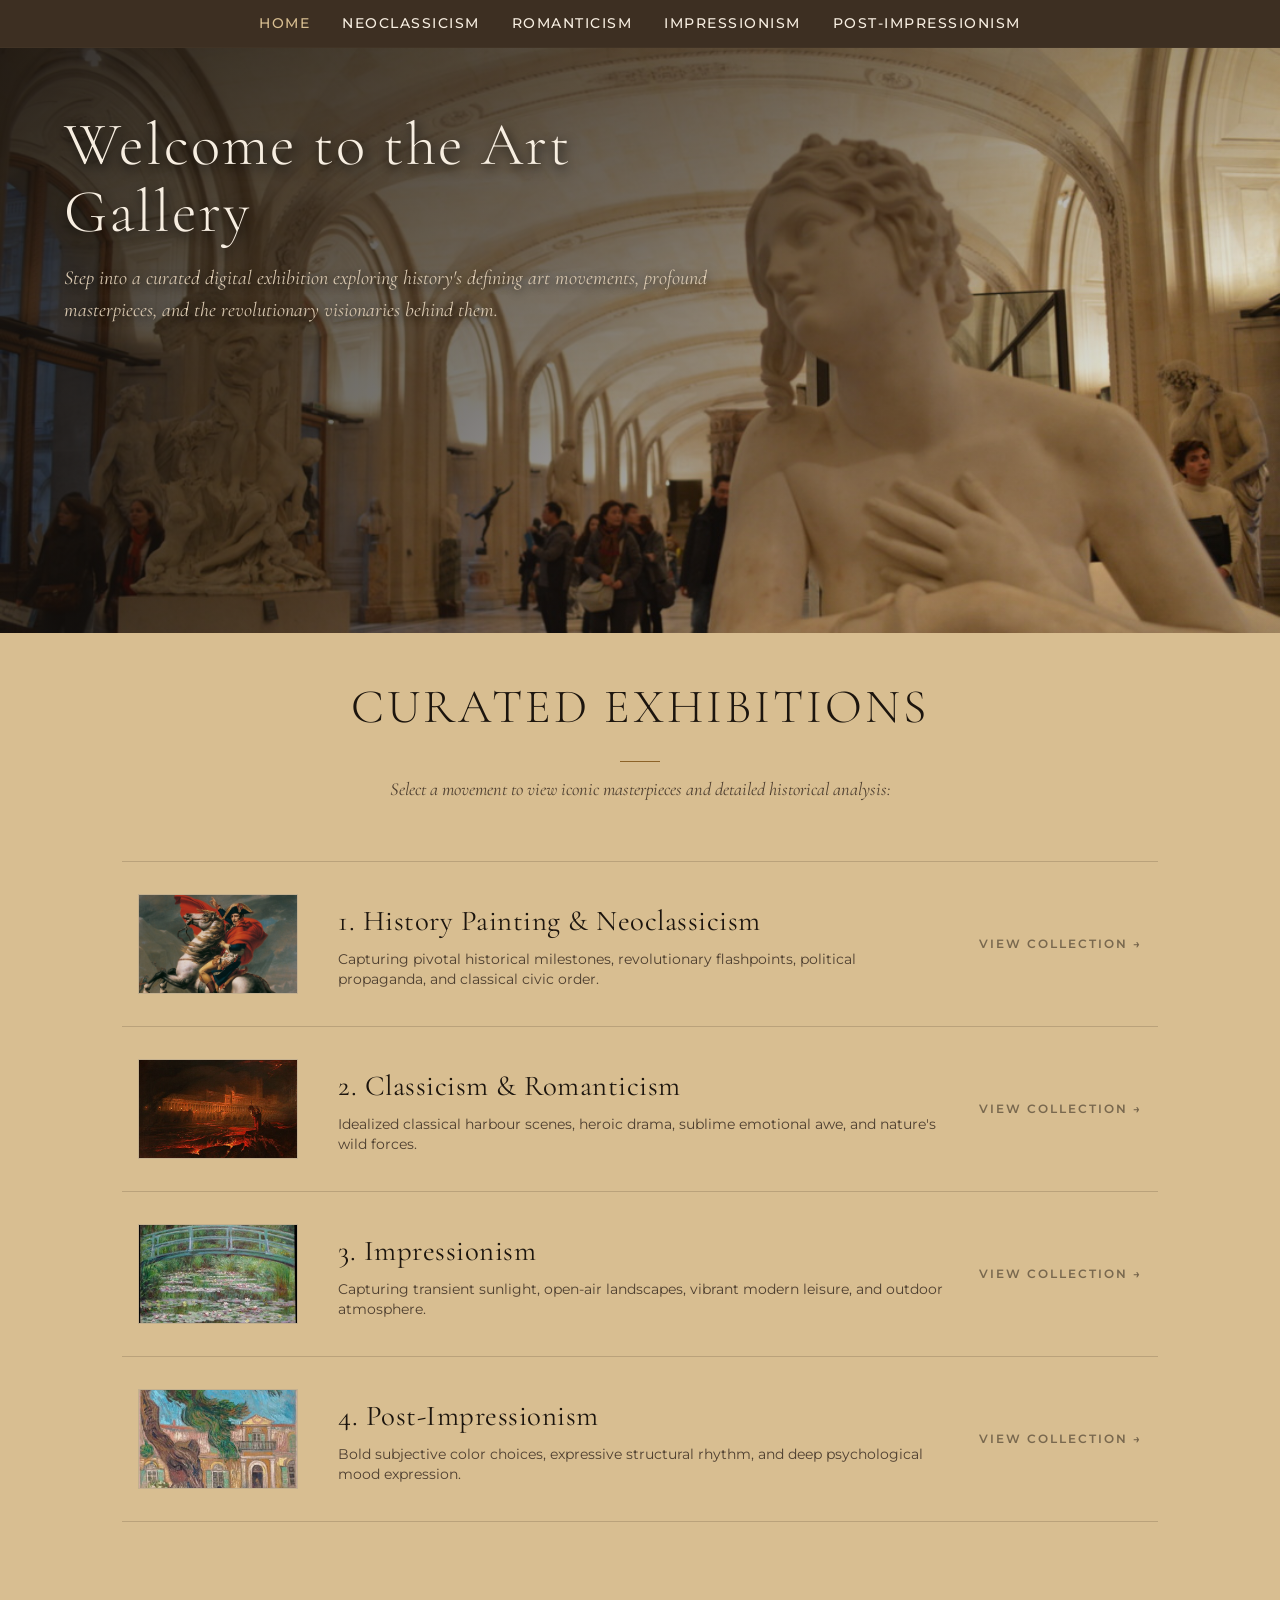
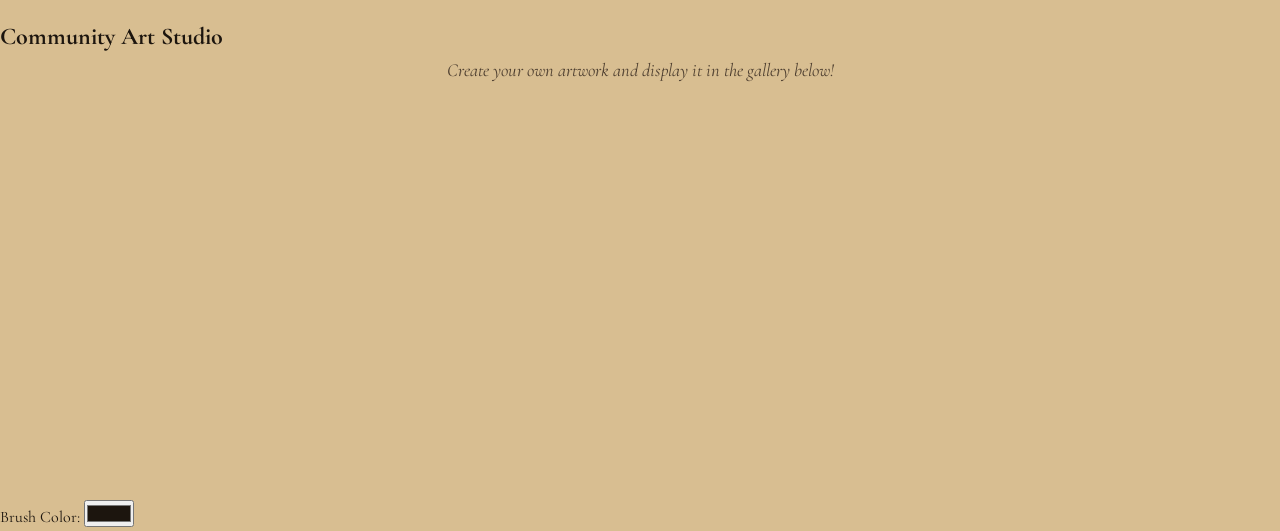
==== commit d11bc68e: "Update index.html" ====
--- a/index.html
+++ b/index.html
@@ -22,6 +22,7 @@
   </header>
 
   <main>
+    <!-- Hero Banner -->
     <section class="louvre-hero">
       <div class="hero-overlay">
         <div class="hero-content">
@@ -31,6 +32,7 @@
       </div>
     </section>
 
+    <!-- Curated Exhibitions -->
     <section id="categories" class="categories-section">
       <h2>Curated Exhibitions</h2>
       <p class="section-intro">Select a movement to view iconic masterpieces and detailed historical analysis:</p>
@@ -63,7 +65,7 @@
         <!-- Category 3 -->
         <a href="impressionism.html" class="category-item">
           <div class="category-thumb">
-            <img src="images/japanese footbridge.jpeg" alt="Impressionism">
+            <img src="images/japanese%20footbridge.jpeg" alt="Impressionism">
           </div>
           <div class="category-info">
             <h3>3. Impressionism</h3>
@@ -85,12 +87,21 @@
         </a>
       </div>
     </section>
-  </main>
 
-  <footer>
-    <p>&copy; 2026 Virtual Art Gallery. All rights reserved.</p>
-  </footer>
+    <!-- Interactive Art Studio -->
+    <section class="studio-section">
+      <h2>Community Art Studio</h2>
+      <p class="section-intro">Create your own artwork and display it in the gallery below!</p>
 
-  <script src="script.js"></script>
-</body>
-</html>
+      <div class="studio-container">
+        <div class="canvas-wrapper">
+          <canvas id="artCanvas" width="500" height="350"></canvas>
+        </div>
+
+        <div class="studio-controls">
+          <div class="control-group">
+            <label for="brushColor">Brush Color:</label>
+            <input type="color" id="brushColor" value="#1c150e">
+          </div>
+
+          <div class="control
--- a/style.css
+++ b/style.css
@@ -26,12 +26,20 @@
   --ease-museum: cubic-bezier(0.16, 1, 0.3, 1);
 }
 
+/* Correct Universal Reset */
 * {
   box-sizing: border-box;
   margin: 0;
   padding: 0;
 }
 
+/* Global Responsive Images */
+img {
+  max-width: 100%;
+  height: auto;
+  display: block;
+}
+
 body {
   background-color: var(--bg-primary);
   color: var(--text-main);
@@ -41,21 +49,50 @@
 }
 
 /* ==========================================
-   2. TOP BAR & HERO BANNER
+   2. TOP NAVIGATION BAR & HERO BANNERS
    ========================================== */
 .top-bar {
   width: 100%;
-  height: 28px;
-  background-color: var(--bg-primary);
+  background-color: var(--bg-footer);
   border-bottom: 1px solid var(--border-subtle);
-}
-
+  padding: 0.8rem 2rem;
+}
+
+.navbar {
+  display: flex;
+  justify-content: center;
+  align-items: center;
+  gap: 2rem;
+  flex-wrap: wrap;
+}
+
+.navbar a {
+  font-family: var(--font-sans);
+  font-size: 0.85rem;
+  font-weight: 500;
+  color: var(--text-light);
+  text-decoration: none;
+  letter-spacing: 1.5px;
+  text-transform: uppercase;
+  transition: color 0.3s ease;
+}
+
+.navbar a:hover,
+.navbar a.active {
+  color: var(--bg-primary);
+}
+
+/* Louvre Hero Banner — Statue Head Framing */
 .louvre-hero {
   position: relative;
   width: 100%;
-  height: 85vh;
-  min-height: 550px;
-  background: url('images/louvre.jpg') center/cover no-repeat;
+  height: 65vh;
+  min-height: 480px;
+  max-height: 650px;
+  background-image: url('images/louvre.jpg');
+  background-repeat: no-repeat;
+  background-size: cover;
+  background-position: center 2%;
   display: flex;
   align-items: flex-start;
   justify-content: flex-start;
@@ -66,15 +103,15 @@
   height: 100%;
   background: linear-gradient(
     135deg,
-    rgba(22, 17, 13, 0.92) 0%,
-    rgba(22, 17, 13, 0.65) 40%,
-    rgba(22, 17, 13, 0.1) 85%
+    rgba(22, 17, 13, 0.88) 0%,
+    rgba(22, 17, 13, 0.55) 45%,
+    rgba(22, 17, 13, 0.05) 85%
   );
   display: flex;
   align-items: flex-start;
   justify-content: flex-start;
   padding-left: 5%;
-  padding-top: 3.5rem;
+  padding-top: 4rem;
 }
 
 .hero-content {
@@ -84,7 +121,7 @@
 
 .hero-content h1 {
   font-family: var(--font-serif);
-  font-size: 4.4rem;
+  font-size: 3.8rem;
   font-weight: 300;
   line-height: 1.1;
   letter-spacing: 2px;
@@ -95,15 +132,50 @@
 
 .hero-subtitle {
   font-family: var(--font-serif);
-  font-size: 1.35rem;
+  font-size: 1.25rem;
   font-style: italic;
   line-height: 1.6;
   color: #d9c8b0;
   text-shadow: 1px 2px 8px rgba(0, 0, 0, 0.8);
 }
 
+/* Dedicated Banners for Category Pages */
+.category-hero {
+  position: relative;
+  width: 100%;
+  height: 35vh;
+  min-height: 260px;
+  max-height: 380px;
+  background-size: cover;
+  background-position: center 25%;
+  background-repeat: no-repeat;
+  display: flex;
+  align-items: center;
+  justify-content: center;
+}
+
+.category-hero .hero-overlay {
+  width: 100%;
+  height: 100%;
+  background: rgba(22, 17, 13, 0.55);
+  display: flex;
+  align-items: center;
+  justify-content: center;
+  text-align: center;
+  padding: 2rem;
+}
+
+.category-hero h1 {
+  font-family: var(--font-serif);
+  font-size: 3rem;
+  font-weight: 300;
+  color: #f7eee1;
+  letter-spacing: 2px;
+  text-shadow: 2px 4px 10px rgba(0, 0, 0, 0.8);
+}
+
 /* ==========================================
-   3. CURATED EXHIBITIONS (EDITORIAL LIST)
+   3. CURATED EXHIBITIONS (HOMEPAGE INDEX)
    ========================================== */
 .categories-section {
   max-width: 1100px;
@@ -163,18 +235,23 @@
 }
 
 .category-thumb {
-  width: 150px;
-  height: 95px;
+  width: 160px;
+  height: 100px;
   flex-shrink: 0;
   overflow: hidden;
   margin-right: 2.5rem;
   border: 1px solid var(--border-subtle);
+  background-color: var(--bg-card);
+  display: flex;
+  justify-content: center;
+  align-items: center;
 }
 
 .category-thumb img {
   width: 100%;
   height: 100%;
   object-fit: cover;
+  object-position: center 20%;
   transition: transform 0.6s var(--ease-museum), filter 0.4s ease;
   filter: brightness(0.95);
 }
@@ -231,231 +308,36 @@
 }
 
 /* ==========================================
-   4. ARTWORKS & ANALYSIS PAGE (artworks.html)
+   4. CATEGORY EXHIBITION PAGES (ARTWORK CARDS)
    ========================================== */
 .gallery-container {
-  max-width: 1200px;
-  margin: 4rem auto;
+  max-width: 1100px;
+  margin: 3rem auto 6rem auto;
   padding: 0 2rem;
 }
 
-.page-header {
+.gallery-container h1 {
+  font-family: var(--font-serif);
+  font-size: 3.2rem;
+  font-weight: 300;
   text-align: center;
-  margin-bottom: 5rem;
-}
-
-.page-header h1 {
-  font-family: var(--font-serif);
-  font-size: 3.6rem;
-  font-weight: 300;
   letter-spacing: 2px;
   color: var(--text-main);
-  margin-bottom: 0.8rem;
-}
-
-.page-subtitle {
-  font-family: var(--font-serif);
-  font-size: 1.25rem;
-  font-style: italic;
-  color: var(--text-muted);
-}
-
-.gold-divider {
+  margin-bottom: 3rem;
+}
+
+.gallery-container h1::after {
+  content: '';
+  display: block;
   width: 50px;
   height: 1px;
   background: var(--accent-gold);
-  margin: 1.5rem auto 0 auto;
-}
-
-.movement-section {
-  margin-bottom: 6rem;
-  scroll-margin-top: 2rem;
-}
-
-.movement-title {
-  font-family: var(--font-serif);
-  font-size: 2.4rem;
-  font-weight: 400;
-  color: var(--text-main);
-  margin-bottom: 0.4rem;
-  border-bottom: 1px solid var(--border-subtle);
-  padding-bottom: 0.5rem;
-}
-
-.movement-desc {
-  font-family: var(--font-serif);
-  font-style: italic;
-  color: var(--text-muted);
-  font-size: 1.1rem;
-  margin-bottom: 2.5rem;
-}
-
-.artwork-grid {
+  margin: 1rem auto 0 auto;
+}
+
+.artwork-card {
   display: flex;
   flex-direction: column;
-  gap: 3rem;
-}
-
-.artwork-card {
-  display: flex;
   background: var(--bg-card);
   border: 1px solid var(--border-subtle);
-  border-left: 4px solid var(--accent-gold);
-  border-radius: 2px;
-  overflow: hidden;
-  box-shadow: var(--shadow-ambient);
-  transition: transform 0.4s var(--ease-museum), box-shadow 0.4s var(--ease-museum);
-}
-
-.artwork-card:hover {
-  transform: translateY(-3px);
-  box-shadow: var(--shadow-hover);
-}
-
-.artwork-image-container {
-  width: 42%;
-  flex-shrink: 0;
-  background: #1c150e;
-  overflow: hidden;
-  position: relative;
-  min-height: 320px;
-}
-
-.artwork-image-container img {
-  width: 100%;
-  height: 100%;
-  object-fit: cover;
-  transition: transform 0.6s var(--ease-museum);
-}
-
-.artwork-card:hover .artwork-image-container img {
-  transform: scale(1.05);
-}
-
-.artwork-details {
-  padding: 2.2rem 2.8rem;
-  flex-grow: 1;
-  display: flex;
-  flex-direction: column;
-  justify-content: center;
-}
-
-.artwork-meta {
-  font-family: var(--font-sans);
-  font-size: 0.75rem;
-  font-weight: 600;
-  letter-spacing: 1.5px;
-  text-transform: uppercase;
-  color: var(--accent-gold);
-  margin-bottom: 0.5rem;
-}
-
-.artwork-title {
-  font-family: var(--font-serif);
-  font-size: 2.2rem;
-  font-weight: 600;
-  color: var(--text-main);
-  line-height: 1.2;
-  margin-bottom: 0.2rem;
-}
-
-.artwork-artist {
-  font-family: var(--font-serif);
-  font-size: 1.2rem;
-  font-style: italic;
-  color: var(--text-muted);
-  margin-bottom: 1.8rem;
-}
-
-.analysis-block {
-  margin-bottom: 1.2rem;
-}
-
-.analysis-block:last-child {
-  margin-bottom: 0;
-}
-
-.analysis-block h5 {
-  font-family: var(--font-sans);
-  font-size: 0.75rem;
-  font-weight: 600;
-  letter-spacing: 1.5px;
-  text-transform: uppercase;
-  color: var(--text-main);
-  margin-bottom: 0.3rem;
-}
-
-.analysis-block p {
-  font-family: var(--font-sans);
-  font-size: 0.88rem;
-  color: var(--text-muted);
-  line-height: 1.6;
-}
-
-/* ==========================================
-   5. GROUNDED FOOTER
-   ========================================== */
-footer {
-  text-align: center;
-  padding: 3.5rem 2rem;
-  background-color: var(--bg-footer);
-  border-top: 1px solid rgba(255, 255, 255, 0.08);
-  font-family: var(--font-sans);
-  color: var(--text-light);
-  font-size: 0.8rem;
-  letter-spacing: 1.5px;
-  text-transform: uppercase;
-  opacity: 0.9;
-}
-
-/* ==========================================
-   6. RESPONSIVE DESIGN
-   ========================================== */
-@media (max-width: 900px) {
-  .artwork-card {
-    flex-direction: column;
-  }
-
-  .artwork-image-container {
-    width: 100%;
-    height: 260px;
-  }
-
-  .artwork-details {
-    padding: 1.8rem;
-  }
-}
-
-@media (max-width: 768px) {
-  .louvre-hero {
-    height: 70vh;
-  }
-
-  .hero-overlay {
-    padding-left: 6%;
-    padding-top: 2rem;
-  }
-
-  .hero-content h1 {
-    font-size: 2.8rem;
-  }
-
-  .category-item {
-    flex-direction: column;
-    align-items: flex-start;
-    padding: 1.5rem 0.5rem;
-  }
-
-  .category-thumb {
-    width: 100%;
-    height: 180px;
-    margin-right: 0;
-    margin-bottom: 1.2rem;
-  }
-
-  .view-link {
-    margin-left: 0;
-    margin-top: 1rem;
-    align-self: flex-end;
-  }
-}
+  border-left: 4px solid var(--accent
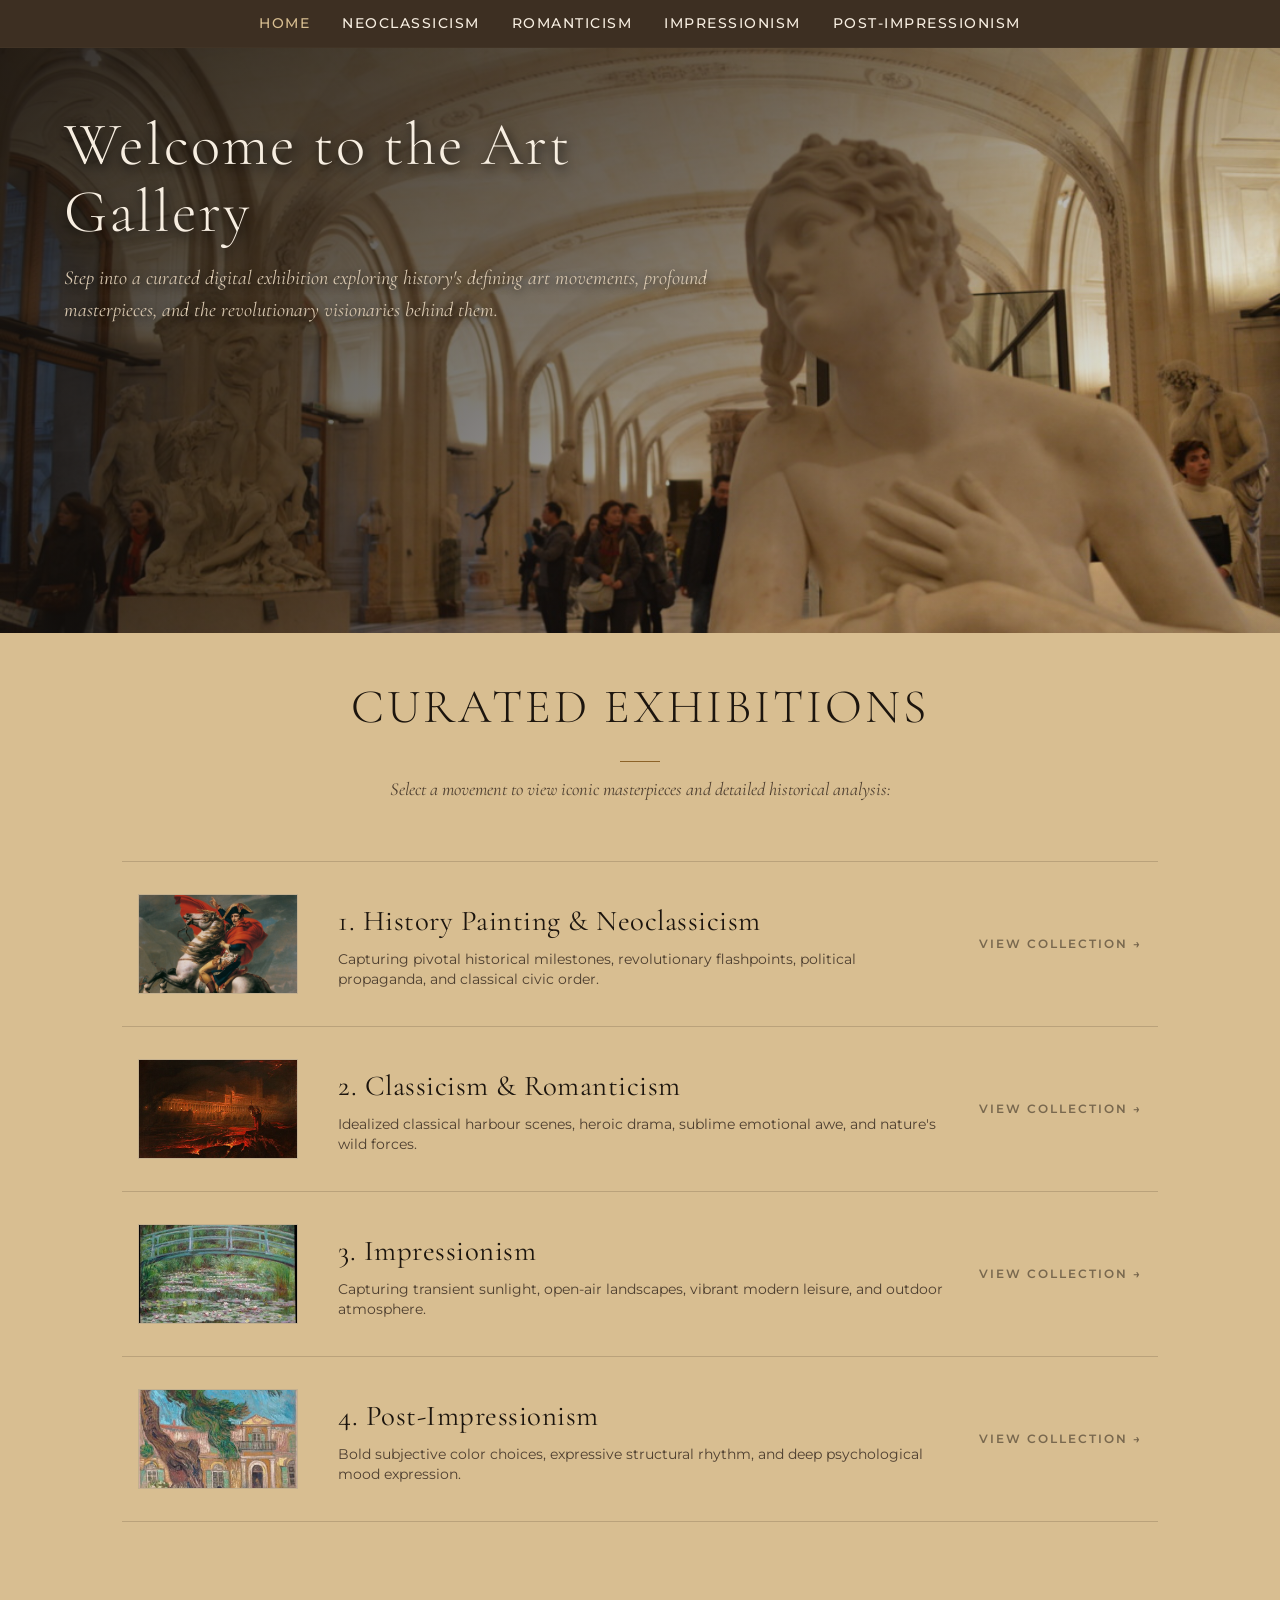
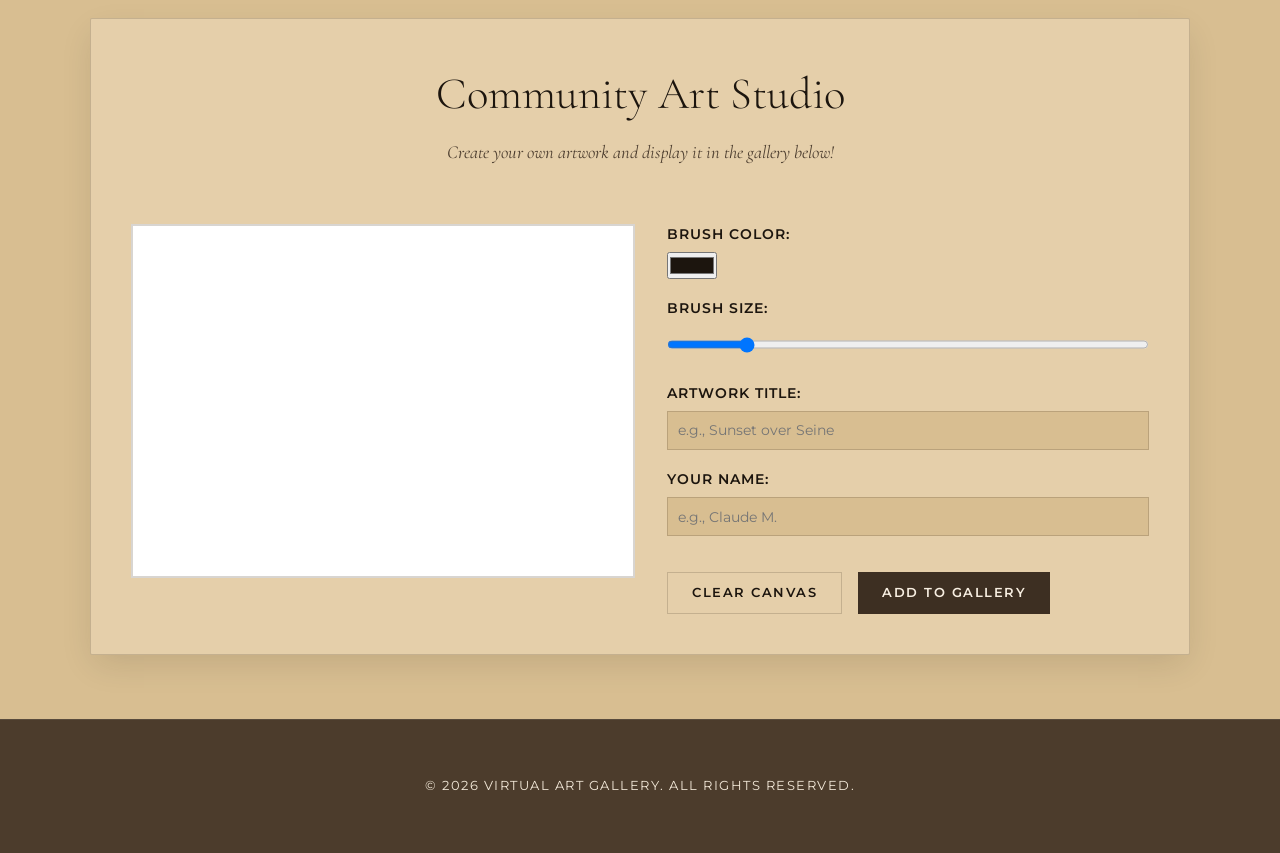
==== commit 45c6e5c0: "Update index.html" ====
--- a/index.html
+++ b/index.html
@@ -104,4 +104,40 @@
             <input type="color" id="brushColor" value="#1c150e">
           </div>
 
-          <div class="control
+          <div class="control-group">
+            <label for="brushSize">Brush Size:</label>
+            <input type="range" id="brushSize" min="1" max="30" value="5">
+          </div>
+
+          <div class="control-group">
+            <label for="artTitle">Artwork Title:</label>
+            <input type="text" id="artTitle" placeholder="e.g., Sunset over Seine">
+          </div>
+
+          <div class="control-group">
+            <label for="artistName">Your Name:</label>
+            <input type="text" id="artistName" placeholder="e.g., Claude M.">
+          </div>
+
+          <div class="button-group">
+            <button id="clearBtn" type="button" class="btn-secondary">Clear Canvas</button>
+            <button id="publishBtn" type="button" class="btn-primary">Add to Gallery</button>
+          </div>
+        </div>
+      </div>
+    </section>
+
+    <!-- Dynamic Community Exhibition Gallery -->
+    <section class="gallery-container" id="communityGallery" style="display: none;">
+      <h1>Community Creations</h1>
+      <div id="communityCards"></div>
+    </section>
+  </main>
+
+  <footer>
+    <p>&copy; 2026 Virtual Art Gallery. All rights reserved.</p>
+  </footer>
+
+  <script src="script.js"></script>
+</body>
+</html>
--- a/style.css
+++ b/style.css
@@ -2,38 +2,27 @@
    1. GLOBAL VARIABLES & ARCHITECTURAL PALETTE
    ========================================== */
 :root {
-  /* Sandstone Hierarchy */
-  --bg-primary: #d8be91;       /* Natural warm sandstone base */
-  --bg-card: #e5cfaa;          /* Lighter parchment card tone */
-  --bg-footer: #3d2f22;        /* Dark espresso footer */
-  
-  /* Text & Contrast */
-  --text-main: #1c150e;        /* Deep antique charcoal */
-  --text-muted: #4e3f30;       /* Muted dark taupe */
-  --text-light: #f7eee1;       /* Cream tone for dark backgrounds */
-  
-  /* Metallic Accents & Hairline Borders */
-  --accent-gold: #8c6328;      /* Deep antique gold accent */
-  --border-subtle: rgba(78, 63, 48, 0.22); /* Fine stone divider line */
-  
-  /* Typography */
+  --bg-primary: #d8be91;
+  --bg-card: #e5cfaa;
+  --bg-footer: #3d2f22;
+  --text-main: #1c150e;
+  --text-muted: #4e3f30;
+  --text-light: #f7eee1;
+  --accent-gold: #8c6328;
+  --border-subtle: rgba(78, 63, 48, 0.22);
   --font-serif: 'Cormorant Garamond', 'Times New Roman', serif;
   --font-sans: 'Montserrat', sans-serif;
-  
-  /* Elevation & Motion Parameters */
   --shadow-ambient: 0 12px 32px -4px rgba(28, 21, 14, 0.12);
   --shadow-hover: 0 20px 45px -8px rgba(28, 21, 14, 0.22);
   --ease-museum: cubic-bezier(0.16, 1, 0.3, 1);
 }
 
-/* Correct Universal Reset */
 * {
   box-sizing: border-box;
   margin: 0;
   padding: 0;
 }
 
-/* Global Responsive Images */
 img {
   max-width: 100%;
   height: auto;
@@ -49,7 +38,7 @@
 }
 
 /* ==========================================
-   2. TOP NAVIGATION BAR & HERO BANNERS
+   2. TOP NAVIGATION & HERO BANNERS
    ========================================== */
 .top-bar {
   width: 100%;
@@ -82,7 +71,6 @@
   color: var(--bg-primary);
 }
 
-/* Louvre Hero Banner — Statue Head Framing */
 .louvre-hero {
   position: relative;
   width: 100%;
@@ -139,7 +127,6 @@
   text-shadow: 1px 2px 8px rgba(0, 0, 0, 0.8);
 }
 
-/* Dedicated Banners for Category Pages */
 .category-hero {
   position: relative;
   width: 100%;
@@ -175,7 +162,7 @@
 }
 
 /* ==========================================
-   3. CURATED EXHIBITIONS (HOMEPAGE INDEX)
+   3. CURATED EXHIBITIONS
    ========================================== */
 .categories-section {
   max-width: 1100px;
@@ -308,7 +295,7 @@
 }
 
 /* ==========================================
-   4. CATEGORY EXHIBITION PAGES (ARTWORK CARDS)
+   4. ARTWORK CARDS
    ========================================== */
 .gallery-container {
   max-width: 1100px;
@@ -340,4 +327,224 @@
   flex-direction: column;
   background: var(--bg-card);
   border: 1px solid var(--border-subtle);
-  border-left: 4px solid var(--accent
+  border-left: 4px solid var(--accent-gold);
+  border-radius: 2px;
+  overflow: hidden;
+  box-shadow: var(--shadow-ambient);
+  margin-bottom: 3rem;
+  transition: transform 0.4s var(--ease-museum), box-shadow 0.4s var(--ease-museum);
+}
+
+.artwork-card:hover {
+  transform: translateY(-3px);
+  box-shadow: var(--shadow-hover);
+}
+
+.artwork-image,
+.artwork-image-container {
+  width: 100%;
+  height: 380px;
+  background: var(--bg-card);
+  display: flex;
+  justify-content: center;
+  align-items: center;
+  overflow: hidden;
+  flex-shrink: 0;
+  padding: 1rem;
+}
+
+.artwork-image img,
+.artwork-image-container img {
+  width: 100%;
+  height: 100%;
+  max-height: 360px;
+  object-fit: contain;
+  transition: transform 0.6s var(--ease-museum);
+}
+
+.artwork-card:hover .artwork-image img,
+.artwork-card:hover .artwork-image-container img {
+  transform: scale(1.03);
+}
+
+.artwork-details {
+  padding: 2.2rem 2.8rem;
+  display: flex;
+  flex-direction: column;
+  justify-content: center;
+  flex-grow: 1;
+}
+
+.artwork-details h2 {
+  font-family: var(--font-serif);
+  font-size: 2.2rem;
+  font-weight: 600;
+  color: var(--text-main);
+  line-height: 1.2;
+  margin-bottom: 0.4rem;
+}
+
+.artist-info {
+  font-family: var(--font-serif);
+  font-size: 1.15rem;
+  font-style: italic;
+  color: var(--text-muted);
+  margin-bottom: 1.5rem;
+}
+
+.analysis {
+  font-family: var(--font-sans);
+  font-size: 0.9rem;
+  color: var(--text-muted);
+  line-height: 1.65;
+}
+
+/* ==========================================
+   5. INTERACTIVE STUDIO STYLES
+   ========================================== */
+.studio-section {
+  max-width: 1100px;
+  margin: 4rem auto;
+  padding: 2.5rem;
+  background: var(--bg-card);
+  border: 1px solid var(--border-subtle);
+  border-radius: 2px;
+  box-shadow: var(--shadow-ambient);
+}
+
+.studio-section h2 {
+  font-family: var(--font-serif);
+  font-size: 2.8rem;
+  font-weight: 300;
+  text-align: center;
+  color: var(--text-main);
+  margin-bottom: 0.5rem;
+}
+
+.studio-container {
+  display: flex;
+  flex-direction: column;
+  gap: 2rem;
+  margin-top: 2rem;
+  align-items: center;
+}
+
+.canvas-wrapper {
+  border: 2px solid var(--border-subtle);
+  background-color: #ffffff;
+  box-shadow: inset 0 0 10px rgba(0, 0, 0, 0.05);
+  cursor: crosshair;
+}
+
+#artCanvas {
+  display: block;
+}
+
+.studio-controls {
+  flex-grow: 1;
+  width: 100%;
+  display: flex;
+  flex-direction: column;
+  gap: 1.2rem;
+}
+
+.control-group {
+  display: flex;
+  flex-direction: column;
+  gap: 0.4rem;
+}
+
+.control-group label {
+  font-family: var(--font-sans);
+  font-size: 0.85rem;
+  font-weight: 600;
+  letter-spacing: 1px;
+  text-transform: uppercase;
+  color: var(--text-main);
+}
+
+.control-group input[type="text"],
+.control-group input[type="range"] {
+  padding: 0.6rem;
+  border: 1px solid var(--border-subtle);
+  background-color: var(--bg-primary);
+  font-family: var(--font-sans);
+  font-size: 0.9rem;
+  color: var(--text-main);
+}
+
+.button-group {
+  display: flex;
+  gap: 1rem;
+  margin-top: 1rem;
+}
+
+.btn-primary,
+.btn-secondary {
+  padding: 0.8rem 1.5rem;
+  font-family: var(--font-sans);
+  font-size: 0.8rem;
+  font-weight: 600;
+  letter-spacing: 1.5px;
+  text-transform: uppercase;
+  cursor: pointer;
+  border: none;
+  transition: background-color 0.3s ease;
+}
+
+.btn-primary {
+  background-color: var(--bg-footer);
+  color: var(--text-light);
+}
+
+.btn-primary:hover {
+  background-color: var(--accent-gold);
+}
+
+.btn-secondary {
+  background-color: transparent;
+  border: 1px solid var(--border-subtle);
+  color: var(--text-main);
+}
+
+.btn-secondary:hover {
+  background-color: rgba(0, 0, 0, 0.05);
+}
+
+@media (min-width: 850px) {
+  .artwork-card {
+    flex-direction: row;
+    align-items: stretch;
+  }
+
+  .artwork-image,
+  .artwork-image-container {
+    width: 40%;
+    min-width: 40%;
+    max-width: 40%;
+    height: auto;
+    min-height: 380px;
+  }
+
+  .artwork-details {
+    width: 60%;
+  }
+
+  .studio-container {
+    flex-direction: row;
+    align-items: flex-start;
+  }
+}
+
+footer {
+  text-align: center;
+  padding: 3.5rem 2rem;
+  background-color: var(--bg-footer);
+  border-top: 1px solid rgba(255, 255, 255, 0.08);
+  font-family: var(--font-sans);
+  color: var(--text-light);
+  font-size: 0.8rem;
+  letter-spacing: 1.5px;
+  text-transform: uppercase;
+  opacity: 0.9;
+}
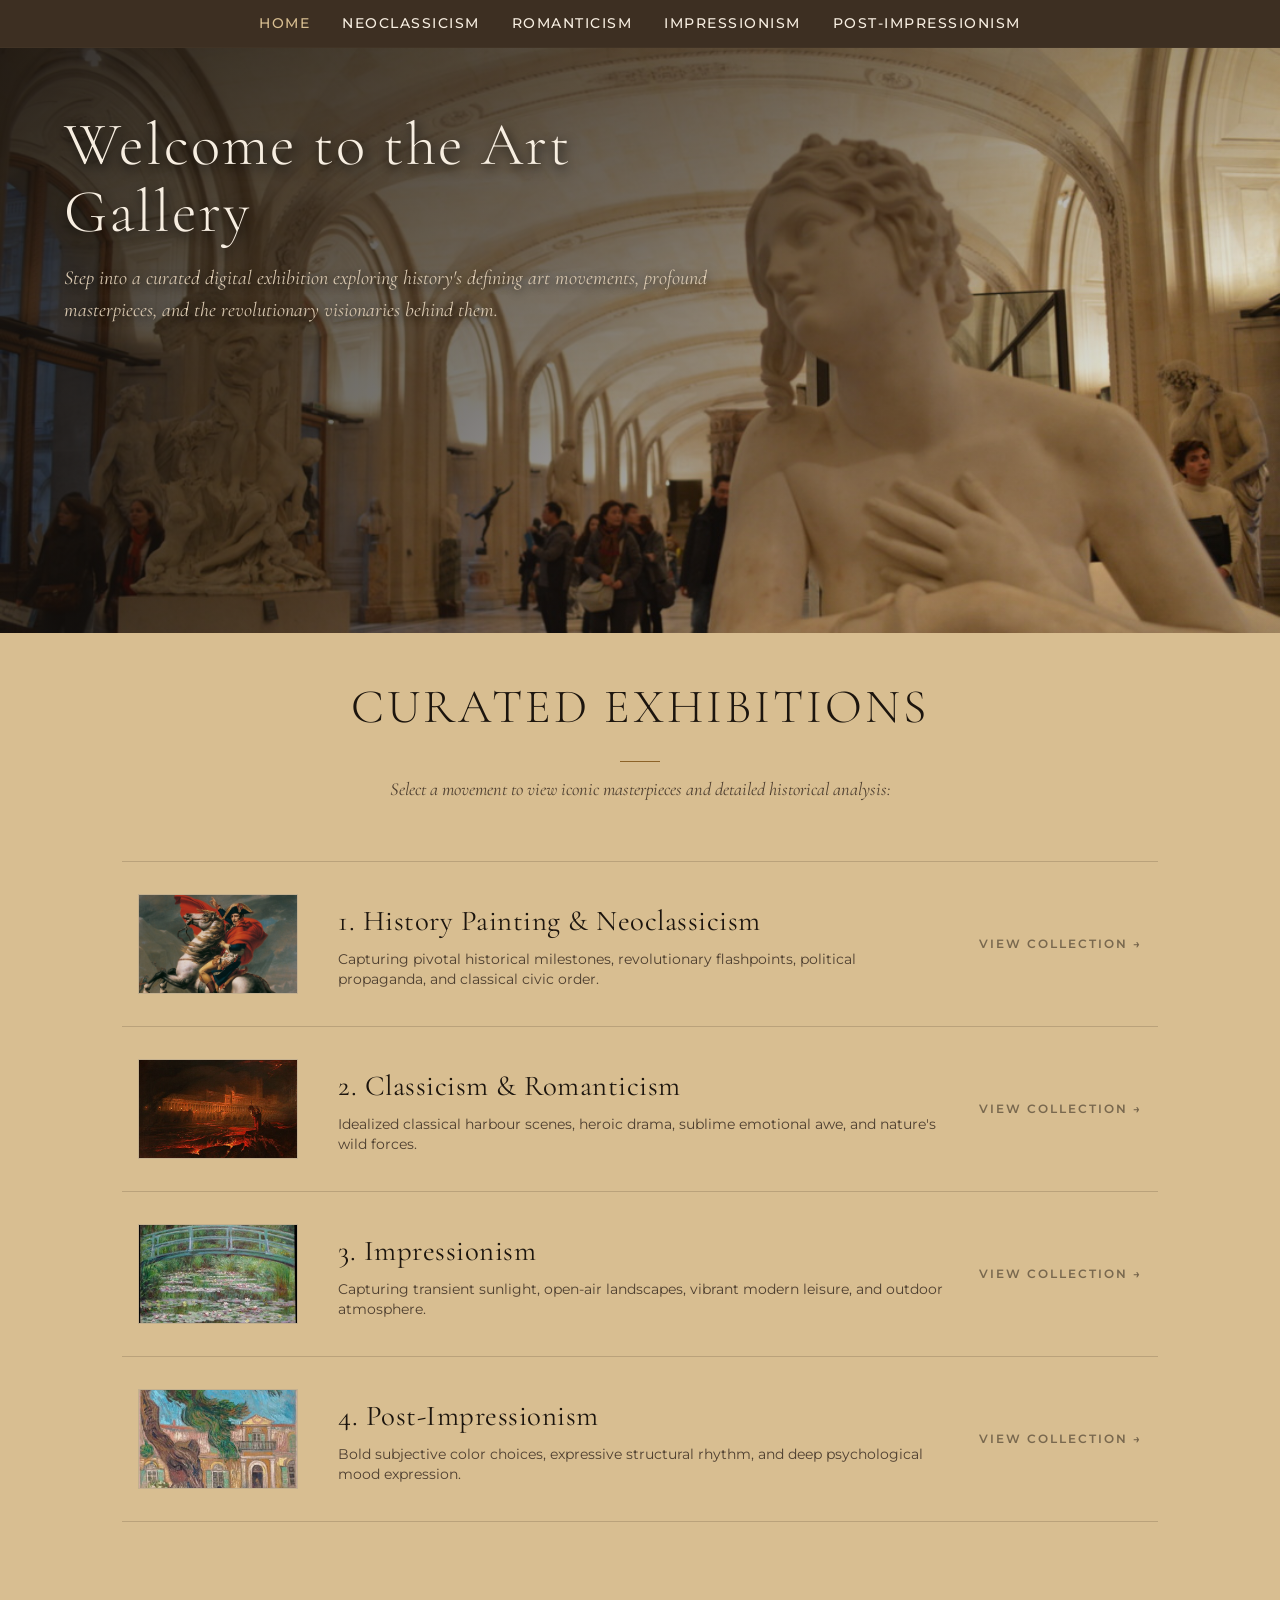
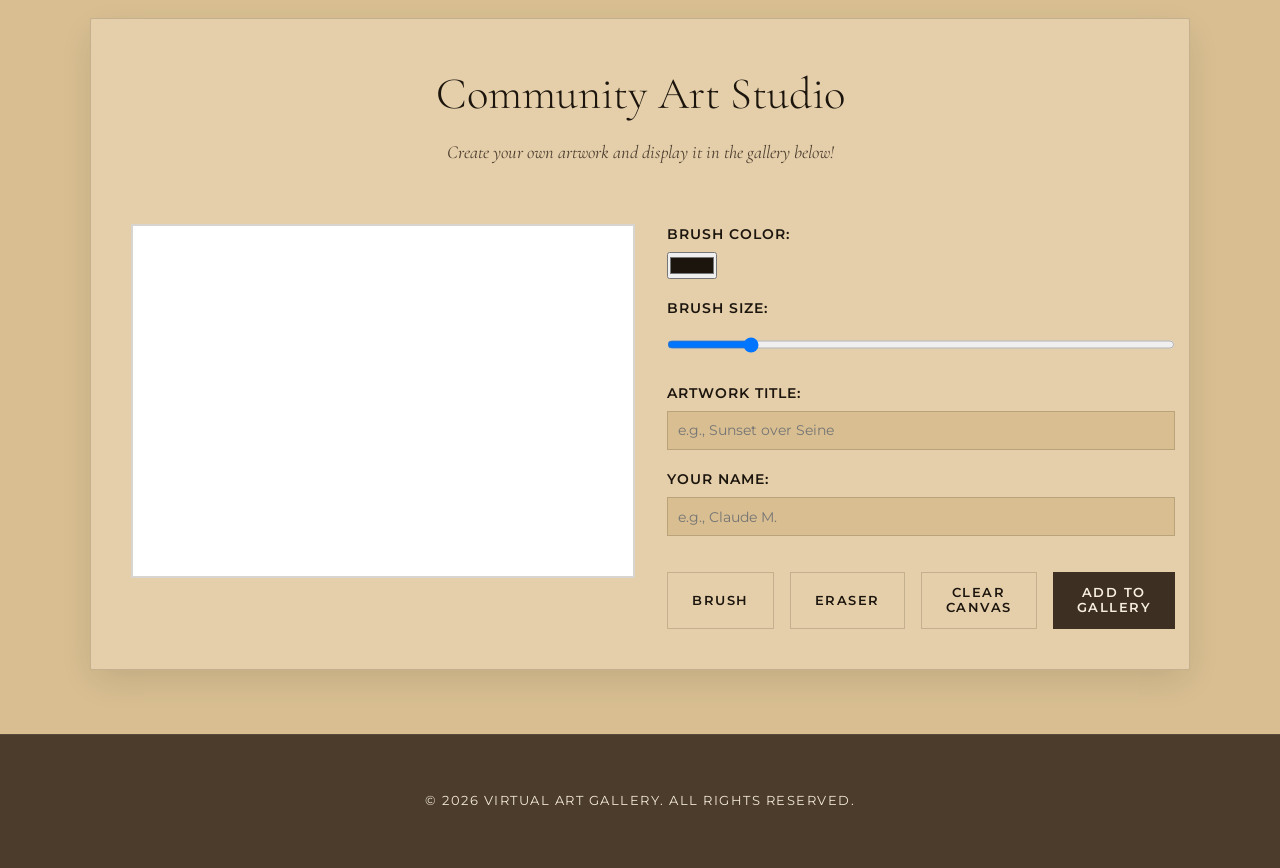
==== commit e998181e: "Update index.html" ====
--- a/index.html
+++ b/index.html
@@ -120,6 +120,8 @@
           </div>
 
           <div class="button-group">
+            <button id="drawBtn" type="button" class="btn-secondary active-tool">Brush</button>
+            <button id="eraserBtn" type="button" class="btn-secondary">Eraser</button>
             <button id="clearBtn" type="button" class="btn-secondary">Clear Canvas</button>
             <button id="publishBtn" type="button" class="btn-primary">Add to Gallery</button>
           </div>
--- a/style.css
+++ b/style.css
@@ -2,27 +2,38 @@
    1. GLOBAL VARIABLES & ARCHITECTURAL PALETTE
    ========================================== */
 :root {
-  --bg-primary: #d8be91;
-  --bg-card: #e5cfaa;
-  --bg-footer: #3d2f22;
-  --text-main: #1c150e;
-  --text-muted: #4e3f30;
-  --text-light: #f7eee1;
-  --accent-gold: #8c6328;
-  --border-subtle: rgba(78, 63, 48, 0.22);
+  /* Sandstone Hierarchy */
+  --bg-primary: #d8be91;       /* Natural warm sandstone base */
+  --bg-card: #e5cfaa;          /* Lighter parchment card tone */
+  --bg-footer: #3d2f22;        /* Dark espresso footer */
+  
+  /* Text & Contrast */
+  --text-main: #1c150e;        /* Deep antique charcoal */
+  --text-muted: #4e3f30;       /* Muted dark taupe */
+  --text-light: #f7eee1;       /* Cream tone for dark backgrounds */
+  
+  /* Metallic Accents & Hairline Borders */
+  --accent-gold: #8c6328;      /* Deep antique gold accent */
+  --border-subtle: rgba(78, 63, 48, 0.22); /* Fine stone divider line */
+  
+  /* Typography */
   --font-serif: 'Cormorant Garamond', 'Times New Roman', serif;
   --font-sans: 'Montserrat', sans-serif;
+  
+  /* Elevation & Motion Parameters */
   --shadow-ambient: 0 12px 32px -4px rgba(28, 21, 14, 0.12);
   --shadow-hover: 0 20px 45px -8px rgba(28, 21, 14, 0.22);
   --ease-museum: cubic-bezier(0.16, 1, 0.3, 1);
 }
 
+/* Universal Reset */
 * {
   box-sizing: border-box;
   margin: 0;
   padding: 0;
 }
 
+/* Global Responsive Images */
 img {
   max-width: 100%;
   height: auto;
@@ -430,6 +441,9 @@
 }
 
 .canvas-wrapper {
+  position: relative;
+  z-index: 10;
+  touch-action: none;
   border: 2px solid var(--border-subtle);
   background-color: #ffffff;
   box-shadow: inset 0 0 10px rgba(0, 0, 0, 0.05);
